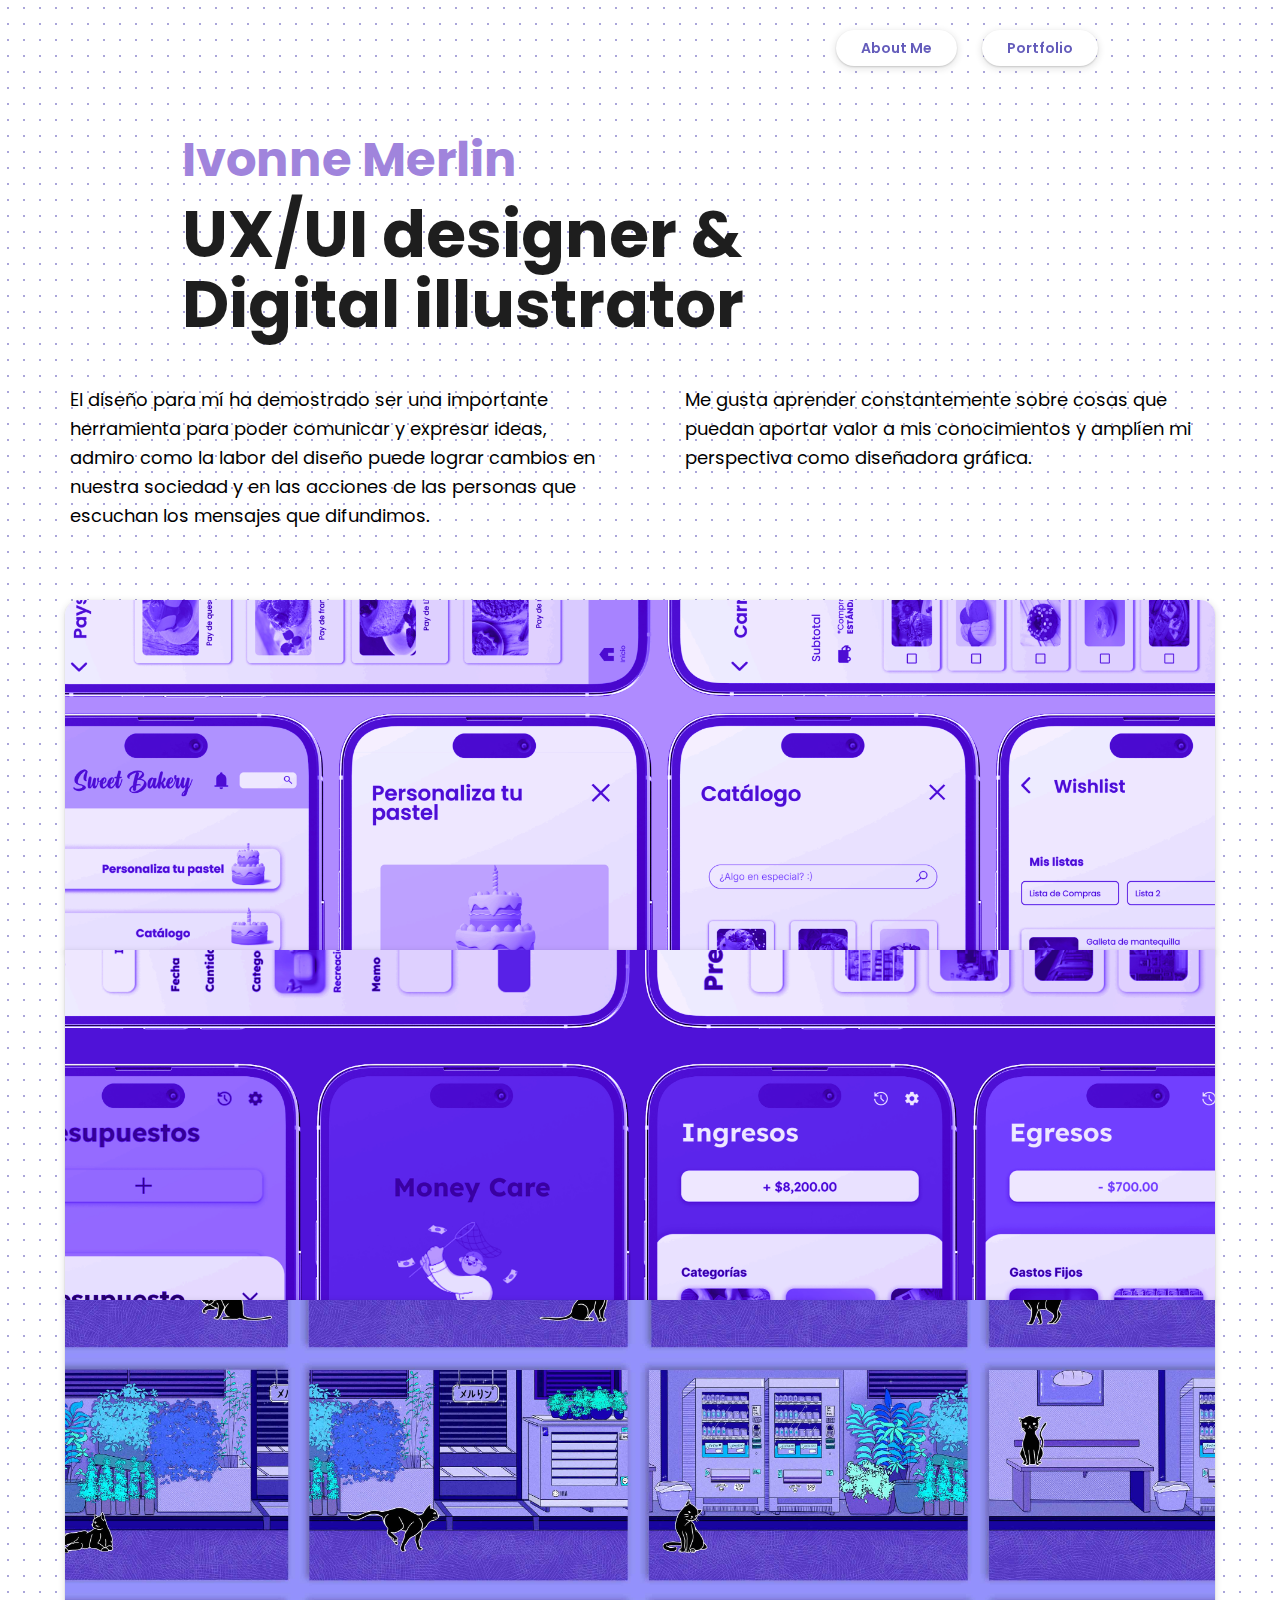
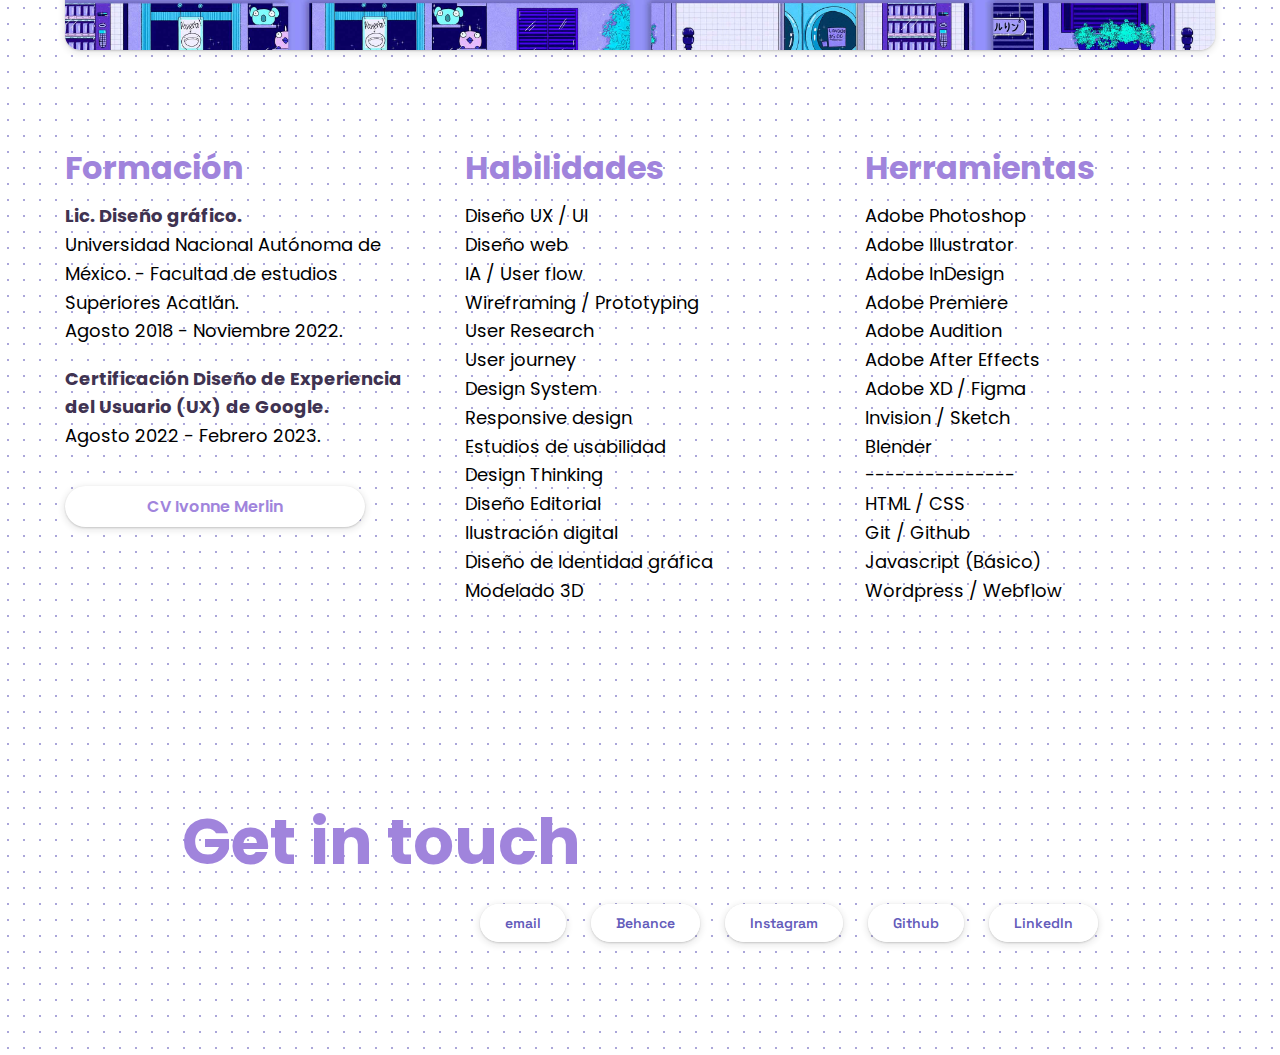
==== index.html @ dce7ab4c "Corrección error imagen index" ====
<!DOCTYPE html>
<html lang="en">
    <meta charset="UTF-8">
    <meta http-equiv="X-UA-Compatible" content="IE=edge">
    <meta name="viewport" content="width=device-width, initial-scale=1.0">
    <title>Ivonne Merlin</title>
    <link rel="stylesheet" type="text/css" href="estilo/estilo.css">
    <link rel="stylesheet" type="text/css" href="estilo/normalize.css">
    <link rel="preconnect" href="https://fonts.googleapis.com">
    <link rel="icon" type="favicon" href="img/logo.png" />
<link rel="preconnect" href="https://fonts.gstatic.com" crossorigin>
<link href="https://fonts.googleapis.com/css2?family=Poppins:ital,wght@0,100;0,200;0,300;0,400;0,500;0,600;0,700;0,800;0,900;1,100;1,200;1,300;1,400;1,500;1,600;1,700;1,800;1,900&family=Space+Grotesk:wght@300;400;500;600;700&display=swap" rel="stylesheet">
</head>
<body>
    <nav class="nav-desktop">
        <ul class="nav-desktop-ul">
            <div class="li-container"><li><a href="index.html">About Me</a></li></div>
            <div class="li-container"><li><a href="projects.html">Portfolio</a></li></div>
        </ul>
    </nav>
    <div class="hero">
    <div class="hero--ivonne-merlin"><h1>Ivonne Merlin</h1></div>
    <div class="hero--ux-ui"><h2>UX/UI designer & <br> Digital illustrator</h2></div>
</div>
<div class="hero-description">
    <p class="pt1">El diseño para mí ha demostrado ser una importante herramienta para poder comunicar y expresar ideas, admiro como la labor del diseño puede lograr cambios en nuestra sociedad y en las acciones de las personas que escuchan los mensajes que difundimos.</p>
    <p class="pt2">Me gusta aprender constantemente sobre cosas que puedan aportar valor a mis conocimientos y amplíen mi perspectiva como diseñadora gráfica.</p>
</div>
    <div class="section-two galery">
        <div class="galery-container">
            <img src="img/sweet_bakery/portafolio_previa -filter.png">
            <img src="img/money_care/portafolio_previa-filter.png">
            <img src="img/illust/portfolio_previa-filter.jpg">
        </div>
    </div>
    <div class="section-three">
        <div class="studies">
            <h3>Formación</h3>
            <div class="listado">
                <li><b>Lic. Diseño gráfico.<br></b>
                    Universidad Nacional Autónoma de México. -
                    Facultad de estudios Superiores Acatlán.<br>
                    Agosto 2018 - Noviembre 2022.</li>
                    <br>
                <li>
                    <b>Certificación Diseño de Experiencia del Usuario (UX) de Google.</b>
                    <p>Agosto 2022 - Febrero 2023.</p>
                </li>
                <li>
                    <button type="button">
                        <a href="https://drive.google.com/file/d/1UxcRNa3A2tZzsJLQ2ozM964yARHv728F/view?usp=share_link" download="Descargar CV" target="_blank">CV Ivonne Merlin</a>
                    </button>
                </li>                
            </div>            
        </div>
        <div class="skills">
            <h3>Habilidades</h3>
            <div class="listado">
                <li>Diseño UX / UI</li>
                <li>Diseño web</li>
                <li>IA / User flow</li>
                <li>Wireframing / Prototyping</li>
                <li>User Research</li>
                <li>User journey</li>
                <li>Design System</li>
                <li>Responsive design</li>
                <li>Estudios de usabilidad</li>
                <li>Design Thinking</li>
                <li>Diseño Editorial</li>
                <li>Ilustración digital</li>
                <li>Diseño de Identidad gráfica</li>
                <li>Modelado 3D</li>
            </div>
        </div>
        <div class="tools">
            <h3>Herramientas</h3>
            <div class="listado">
                <li>Adobe Photoshop</li>
                <li>Adobe Illustrator</li>
                <li>Adobe InDesign</li>
                <li>Adobe Premiere</li>
                <li>Adobe Audition</li>
                <li>Adobe After Effects</li>
                <li>Adobe XD / Figma</li>
                <li>Invision / Sketch</li>
                <li>Blender</li>
                <li>---------------</li>
                <li>HTML / CSS</li>
                <li>Git / Github</li>
                <li>Javascript (Básico)</li>
                <li>Wordpress / Webflow</li>
            </div>            
        </div>
    </div>

    <footer>
        <div class="footer-contact">
            <p>Get in touch</p>
        </div>
        <div class="footer-links--container">
            <div class="footer-links">
                <div class="email"><a href="mailto:ivonnemerlin22@gmail.com" target="_blank">email</a></div>
                <div class="behance"><a href="https://www.behance.net/Ivonne_Merlin" target="_blank">Behance</a></div>
                <div class="Instagram"><a href="https://www.instagram.com/meruu_rin/" target="_blank">Instagram</a></div>          
                <div class="Github"><a href="https://github.com/ivonnemerlin" target="_blank">Github</a></div>          
                <div class="linkedin"><a href="https://www.linkedin.com/in/ivonne-merlin/" target="_blank">LinkedIn</a></div>          
            </div>
        </div>
    </footer>
    <script type='text/javascript'>
        document.oncontextmenu = function(){return false}
    </script>
</body>
</html>
---- estilo/estilo.css ----
*{
    font-family: 'Poppins', sans-serif;
    user-select: none;
    padding: 0;
    margin: 0;
    box-sizing: border-box;
}    
body{
    box-sizing: border-box;
    background: radial-gradient(circle, #645cbb8b 10%, transparent 10%);
    background-size: 1em 1em;
}
ul, li{
    list-style: none;
}
a{
    text-decoration: none;
    color: #645CBB;
}
b{
    font-size: 18px;
    color: #3F3351;
}

/*Desktop Menu*/

.nav-desktop{
    position: fixed;
    top: 0;
    right: 0;
}
.nav-desktop-ul{
    display: flex;
    justify-content: right;
    flex-wrap: wrap;
    flex-direction: row;
    gap:25px ;
    margin-right: 182px;
}
.li-container{
    margin: 30px 0px 30px 0px;
    cursor: pointer;
    background-color: #fff;
    box-shadow: 0px 1px 2px 0px #1e1e1e30, 0px 2px 6px 2px #1e1e1e15;
    border-radius: 25px;
}
.nav-desktop li{
    font-family: 'Space Grotesk', sans-serif;
    color: #645CBB;
    font-weight: 600;
    font-size: 14px;
    text-align: center;
    padding: 10px 25px 10px 25px;
}

/*hero index*/

.hero{
    display: flex;
    flex-wrap: wrap;
    flex-direction: column;
    margin: 100px 0px 0px 182px;
}
.hero--ivonne-merlin{
    font-size: 24px;
    color: #A084DC;
}
.hero--ux-ui{
    font-size: 43px;
    color: #1e1e1e;
    line-height: 1.1;
    margin-top: -20px;
}
.hero-description{
    display: flex;
    flex-direction: row;
    flex-wrap: wrap;
    justify-content: center;
    gap: 90px;
    margin: 45px 25px 0px 25px;
}
.hero-description p{
    max-width: 525px;
    min-width: 200px;
    font-size: 18px;
    line-height: 1.6;
}

/* Section two */

.galery{
    margin-top: 70px;
}
.galery-container{
    display: flex;
    flex-wrap: wrap;
    justify-content: center;
    margin: 0px 25px 0px 25px;
}
.galery-container img{
	width: 1150px;
    height: 350px;
	object-fit: cover;
    box-shadow: 0px 1px 2px 0px #1e1e1e30, 0px 2px 6px 2px #1e1e1e15;
}
.galery-container img:first-child{
	border-radius: 15px 15px 0px 0px;
}
.galery-container img:nth-child(3){
	border-radius: 0px 0px 15px 15px;
}

/*Section three*/

.section-three{
    display: flex;
    flex-direction: row;
    flex-wrap: wrap;
    justify-content: center;
    margin-top: 100px;
    gap: 50px;
}
.studies, .skills, .tools{
    width: 350px;
}
.listado{
    margin-top: 15px;
}
.listado button{
    border-radius: 25px;
    border: none;
    width: 300px;
    padding: 10px;
    margin-top: 35px;
    background-color: #fff;
    box-shadow: 0px 1px 2px 0px #1e1e1e30, 0px 2px 6px 2px #1e1e1e15;
}
.listado a{
    font-size: 16px;
    font-weight: 600;
    color:#A084DC;
}
.section-three h3{
    font-size: 32px;
    color: #A084DC;
}
.section-three li{
    line-height: 1.6;
    font-size: 18px;
}

/*Footer*/

footer{
    margin-top: 200px;
    height: 250px;
}
footer p{
    margin-left: 182px;
    font-size: 64px;
    font-weight: 700;
    color: #A084DC;
}
.footer-links--container{
    margin-top: 35px;
    margin-right: 182px;
}
.footer-links{
    display: flex;
    flex-direction: row;
    justify-content: right;
    flex-wrap: wrap;
    gap: 25px;
}
footer a{
    font-family: 'Space Grotesk', sans-serif;
    background-color: #fff;
    font-weight: 600;
    font-size: 14px;
    text-decoration: none;
    padding: 10px 25px 10px 25px;
    color: #645CBB;
    box-shadow: 0px 1px 2px 0px #1e1e1e30, 0px 2px 6px 2px #1e1e1e15;
    border-radius: 25px;
    cursor: pointer;
}

@media screen and (min-width: 768px) and (max-width:1210px){
    .nav-desktop-ul{
        margin-right: 25px;
    }
    .hero{
        text-align: center;
        margin: 100px 25px 0px 25px;
    }
    .hero--ux-ui{
        line-height: 1.1;
    }
    .hero-description{
        gap: 10px;
    }
    .hero-description p{
        text-align: center;
        max-width: 750px;
    }
    .galery-container img{
        height: 250px;
    }
    .section-three{
        flex-direction: column;
        text-align: center;
        align-items: center;
    }
    .studies, .skills, .tools{
        width: 700px;
    }
    footer p{
        text-align: center;
        margin-left: 0px;
    }
    .footer-links--container{
        margin-right: 0px;
    }
    .footer-links{
        justify-content: center;
    }
}

@media screen and (max-width: 767px){
    body{
        box-sizing: border-box;
        background: radial-gradient(circle, #645cbb8b 6%, transparent 0%);
        background-size: 1em 1em;
    }
    .nav-desktop-ul{
        margin-right: 25px;
    }
    .hero{
        text-align: center;
        margin: 100px 25px 0px 25px;
    }
    .hero--ivonne-merlin h1{
        font-size: 36px;
    }
    .hero--ux-ui h2{
        font-size: 40px;
        line-height: 1.1;
    }
    .hero-description{
        gap: 10px;
    }
    .hero-description p{
        text-align: center;
        max-width: 750px;
        font-size: 16px;
    }
    .galery-container img{
        height: 250px;
    }
    .section-three{
        flex-direction: column;
        text-align: center;
        align-items: center;
    }
    .section-three h3{
        font-size: 28px;
    }
    .section-three li,b{
        font-size: 16px;
    }
    .studies, .skills, .tools{
        width: 320px;
    }
    footer p{
        text-align: center;
        margin-top: -100px;
        margin-left: 0px;
        font-size: 52px;
    }
    .footer-links--container{
        margin-right: 0px;
    }
    .footer-links{
        justify-content: center;
    }
}
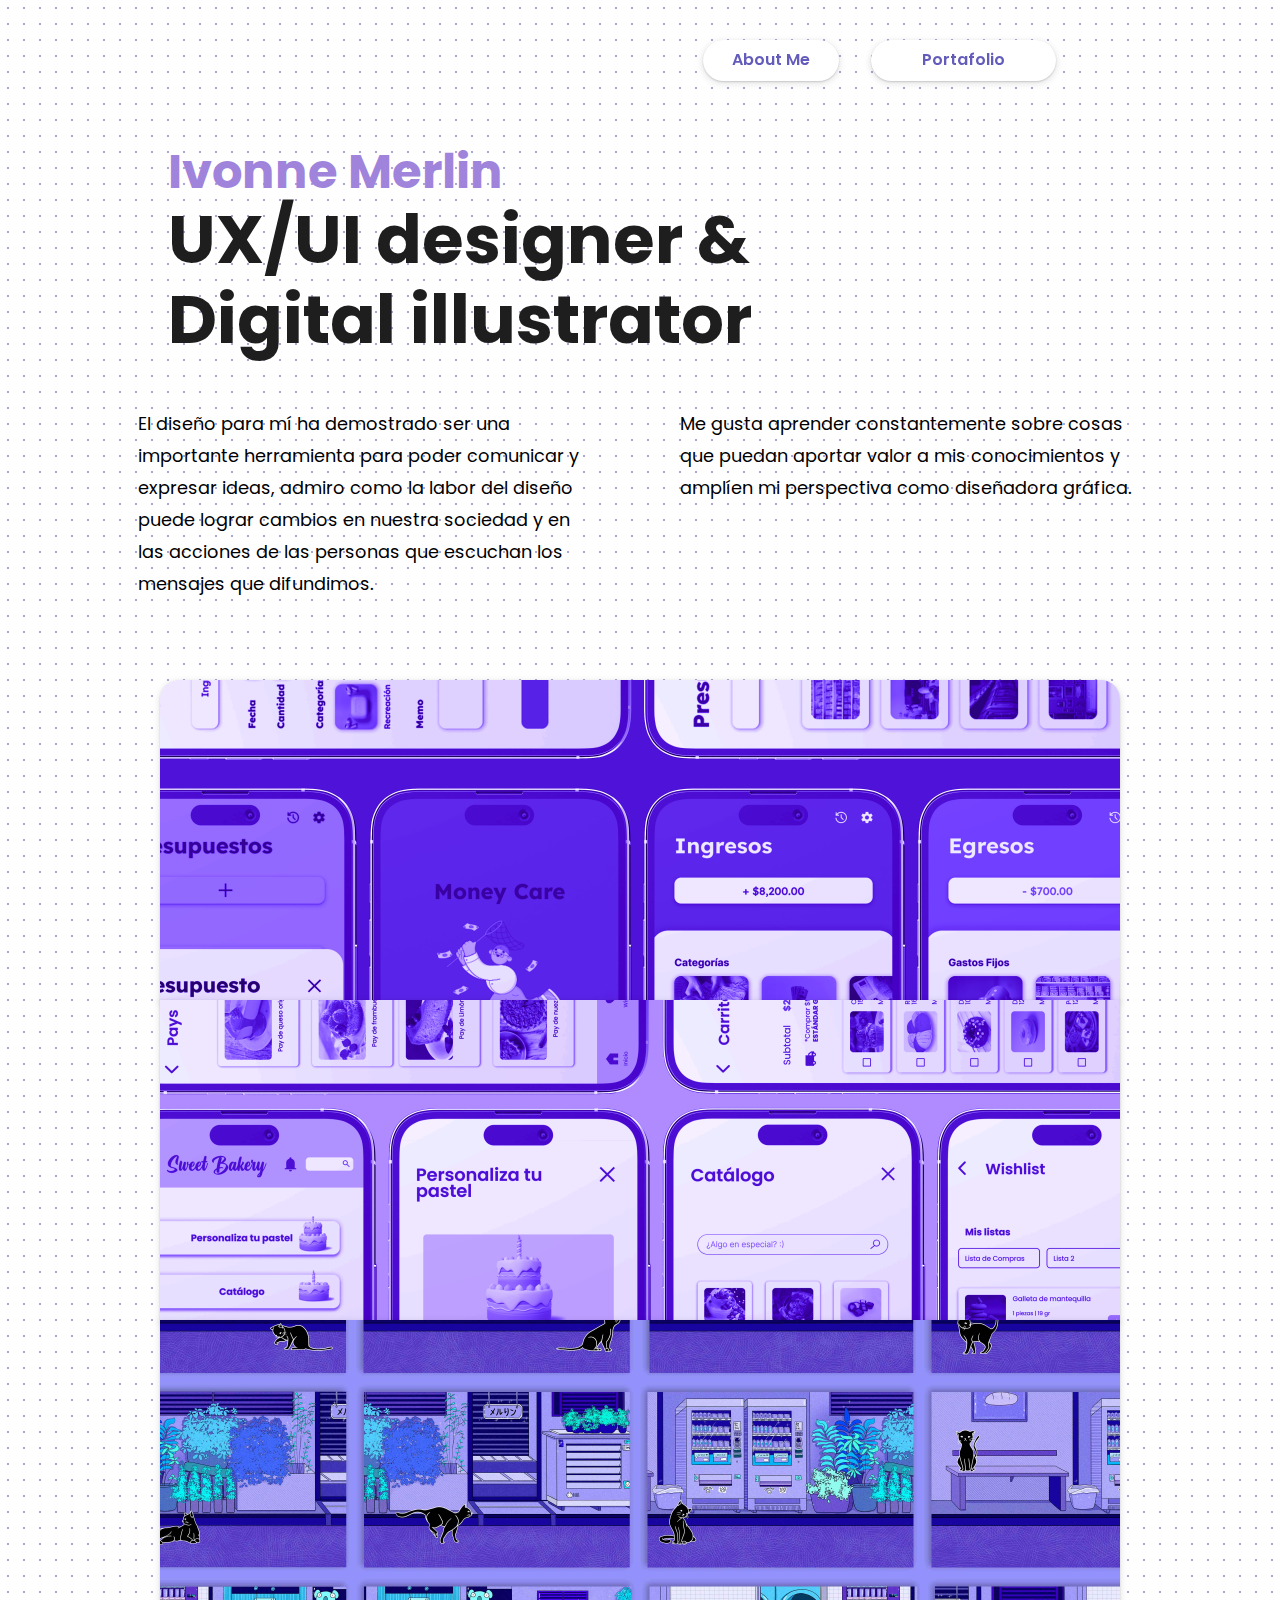
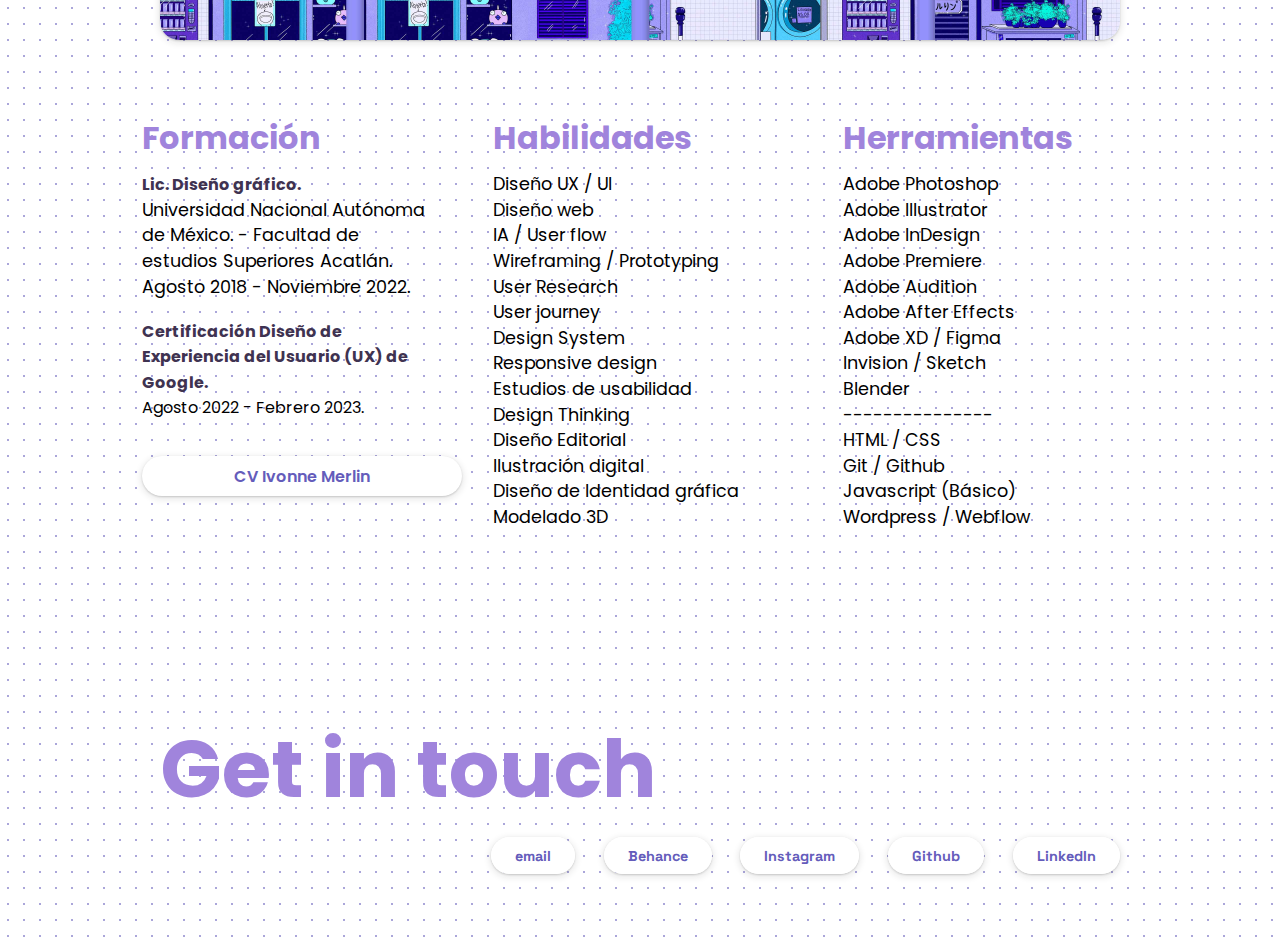
==== commit 2647febd: "Correcion general de menu, footer y proyectos" ====
--- a/index.html
+++ b/index.html
@@ -3,59 +3,112 @@
     <meta charset="UTF-8">
     <meta http-equiv="X-UA-Compatible" content="IE=edge">
     <meta name="viewport" content="width=device-width, initial-scale=1.0">
+    <link rel="preconnect" href="https://fonts.googleapis.com">
+    <link rel="preconnect" href="https://fonts.gstatic.com" crossorigin>
+    <link href="https://fonts.googleapis.com/css2?family=Poppins:ital,wght@0,100;0,200;0,300;0,400;0,500;0,600;0,700;0,800;0,900;1,100;1,200;1,300;1,400;1,500;1,600;1,700;1,800;1,900&family=Space+Grotesk:wght@300;400;500;600;700&display=swap" rel="stylesheet">
+    <link rel="stylesheet" href="estilo/normalize.css">
+    <link rel="stylesheet" href="estilo/reset.css">
+    <link rel="stylesheet" href="estilo/menu.css">
+    <link rel="stylesheet" href="estilo/footer.css">
+    <link rel="stylesheet" href="estilo/index.css">
+    <link rel="icon" type="favicon" href="img/logo.png" />
     <title>Ivonne Merlin</title>
-    <link rel="stylesheet" type="text/css" href="estilo/estilo.css">
-    <link rel="stylesheet" type="text/css" href="estilo/normalize.css">
-    <link rel="preconnect" href="https://fonts.googleapis.com">
-    <link rel="icon" type="favicon" href="img/logo.png" />
-<link rel="preconnect" href="https://fonts.gstatic.com" crossorigin>
-<link href="https://fonts.googleapis.com/css2?family=Poppins:ital,wght@0,100;0,200;0,300;0,400;0,500;0,600;0,700;0,800;0,900;1,100;1,200;1,300;1,400;1,500;1,600;1,700;1,800;1,900&family=Space+Grotesk:wght@300;400;500;600;700&display=swap" rel="stylesheet">
 </head>
 <body>
-    <nav class="nav-desktop">
-        <ul class="nav-desktop-ul">
-            <div class="li-container"><li><a href="index.html">About Me</a></li></div>
-            <div class="li-container"><li><a href="projects.html">Portfolio</a></li></div>
-        </ul>
+    <nav class="menu">
+        <div class="menu__lista">
+            <ul class="menu__lista-boton menu__about">
+                <li class="menu__lista-item"><a href="index.html">About Me</a></li>
+            </ul>
+            <ul class="menu__lista-boton menu__portafolio dropdown">
+                <li class="menu__lista-item menu__item-portafolio"><a href="portfolio.html">Portafolio</a>                
+                    <ul class="menu__sublista-contenedor">
+                        <li class="menu__lista-item menu__item-uxui dropdown">
+                            <a href="uxui.html">Diseño UX/UI</a>
+                            <ul class="menu__sublista-boton menu__sublista-uxui">
+                                <li class="menu__sublista-item menu__item-moneycare">
+                                    <a href="moneycare.html">Money Care</a>
+                                </li>
+                                <li class="menu__sublista-item menu__item-sweetbakery">
+                                    <a href="sweetbakery.html">Sweet Bakery</a>
+                                </li>
+                                <li class="menu__sublista-item menu__item-patitas">
+                                    <a href="patitasfelices.html">Patitas Felices</a>
+                                </li>
+                            </ul>
+                        </li>
+                        <li class="menu__lista-item menu__item-ilustracion dropdown">
+                            <a href="illust.html">Ilustración Digital</a>
+                            <ul class="menu__sublista-boton menu__sublista-ilustracion">
+                                <li class="menu__sublista-item menu__item-gato">
+                                    <a href="gato-de-habitos.html">Gato de hábitos</a>
+                                </li>
+                                <li class="menu__sublista-item menu__item-retraros">
+                                    <a href="retratos.html">Retratos</a>
+                                </li>
+                                <li class="menu__sublista-item menu__escenarios">
+                                    <a href="escenarios.html">Escenarios</a>
+                                </li>
+                            </ul>
+                        </li>
+                        <li class="menu__lista-item menu__item-branding dropdown">
+                            <a href="branding.html">Branding</a>
+                            <ul class="menu__sublista-boton menu__sublista-">
+                                <li class="menu__sublista-item menu__item-alme">
+                                    <a href="alme.html">alme</a>
+                                </li>
+                                <li class="menu__sublista-item menu__item-petalos">
+                                    <a href="petalos.html">Los pétalos</a>
+                                </li>
+                            </ul>
+                        </li>
+                    </ul>                    
+                </li>                
+            </ul>
+        </div>
     </nav>
-    <div class="hero">
-    <div class="hero--ivonne-merlin"><h1>Ivonne Merlin</h1></div>
-    <div class="hero--ux-ui"><h2>UX/UI designer & <br> Digital illustrator</h2></div>
-</div>
-<div class="hero-description">
-    <p class="pt1">El diseño para mí ha demostrado ser una importante herramienta para poder comunicar y expresar ideas, admiro como la labor del diseño puede lograr cambios en nuestra sociedad y en las acciones de las personas que escuchan los mensajes que difundimos.</p>
-    <p class="pt2">Me gusta aprender constantemente sobre cosas que puedan aportar valor a mis conocimientos y amplíen mi perspectiva como diseñadora gráfica.</p>
-</div>
-    <div class="section-two galery">
-        <div class="galery-container">
-            <img src="img/sweet_bakery/portafolio_previa -filter.png">
-            <img src="img/money_care/portafolio_previa-filter.png">
-            <img src="img/illust/portfolio_previa-filter.jpg">
+    <section class="hero">
+        <div class="hero__titulo"><h1>Ivonne Merlin</h1></div>
+        <div class="hero__subtitulo"><h2>UX/UI designer & <br> Digital illustrator</h2></div>
+    </section>
+    <section class="descripcion">
+        <p>El diseño para mí ha demostrado ser una importante herramienta para poder comunicar y expresar ideas,
+            admiro como la labor del diseño puede lograr cambios en nuestra sociedad y en las acciones de las personas que
+            escuchan los mensajes que difundimos.</p>
+        <p>Me gusta aprender constantemente sobre cosas que puedan aportar valor a mis conocimientos y amplíen
+            mi perspectiva como diseñadora gráfica.</p>
+    </section>
+    <section class="galeria">
+        <div class="galeria__contenedor">
+            <img src="img/preview/preview__money-care.png">
+            <img src="img/preview/preview__sweet-bakery.png">
+            <img src="img/preview/preview__ilustracion.jpg">
         </div>
-    </div>
-    <div class="section-three">
-        <div class="studies">
+    </section>
+    <section class="cv">
+        <div class="cv__formacion">
             <h3>Formación</h3>
-            <div class="listado">
-                <li><b>Lic. Diseño gráfico.<br></b>
+            <div class="cv__formacion-lista">
+                <li class="cv__formacion-item"><b>Lic. Diseño gráfico.<br></b>
                     Universidad Nacional Autónoma de México. -
                     Facultad de estudios Superiores Acatlán.<br>
                     Agosto 2018 - Noviembre 2022.</li>
-                    <br>
-                <li>
+                <br>
+                <li class="cv__formacion-item">
                     <b>Certificación Diseño de Experiencia del Usuario (UX) de Google.</b>
                     <p>Agosto 2022 - Febrero 2023.</p>
                 </li>
-                <li>
+                <li class="cv__formacion-item">
                     <button type="button">
-                        <a href="https://drive.google.com/file/d/1UxcRNa3A2tZzsJLQ2ozM964yARHv728F/view?usp=share_link" download="Descargar CV" target="_blank">CV Ivonne Merlin</a>
+                        <a href="https://drive.google.com/file/d/1UxcRNa3A2tZzsJLQ2ozM964yARHv728F/view?usp=share_link"
+                            download="Descargar CV" target="_blank">CV Ivonne Merlin</a>
                     </button>
-                </li>                
+                </li>
             </div>            
         </div>
-        <div class="skills">
+        <div class="cv__habilidades">
             <h3>Habilidades</h3>
-            <div class="listado">
+            <div class="cv__habilidades-lista">
                 <li>Diseño UX / UI</li>
                 <li>Diseño web</li>
                 <li>IA / User flow</li>
@@ -72,9 +125,9 @@
                 <li>Modelado 3D</li>
             </div>
         </div>
-        <div class="tools">
+        <div class="cv__herramientas">
             <h3>Herramientas</h3>
-            <div class="listado">
+            <div class="cv__herramientas-lista">
                 <li>Adobe Photoshop</li>
                 <li>Adobe Illustrator</li>
                 <li>Adobe InDesign</li>
@@ -91,19 +144,18 @@
                 <li>Wordpress / Webflow</li>
             </div>            
         </div>
-    </div>
-
+    </section>
     <footer>
-        <div class="footer-contact">
+        <div class="footer__contacto">
             <p>Get in touch</p>
         </div>
-        <div class="footer-links--container">
-            <div class="footer-links">
-                <div class="email"><a href="mailto:ivonnemerlin22@gmail.com" target="_blank">email</a></div>
-                <div class="behance"><a href="https://www.behance.net/Ivonne_Merlin" target="_blank">Behance</a></div>
-                <div class="Instagram"><a href="https://www.instagram.com/meruu_rin/" target="_blank">Instagram</a></div>          
-                <div class="Github"><a href="https://github.com/ivonnemerlin" target="_blank">Github</a></div>          
-                <div class="linkedin"><a href="https://www.linkedin.com/in/ivonne-merlin/" target="_blank">LinkedIn</a></div>          
+        <div class="footer__container">
+            <div class="footer__container-links">
+                <div class="footer__container-email"><a href="mailto:ivonnemerlin22@gmail.com" target="_blank">email</a></div>
+                <div class="footer__container-behance"><a href="https://www.behance.net/Ivonne_Merlin" target="_blank">Behance</a></div>
+                <div class="footer__container-Instagram"><a href="https://www.instagram.com/meruu_rin/" target="_blank">Instagram</a></div>          
+                <div class="footer__container-Github"><a href="https://github.com/ivonnemerlin" target="_blank">Github</a></div>          
+                <div class="footer__container-linkedin"><a href="https://www.linkedin.com/in/ivonne-merlin/" target="_blank">LinkedIn</a></div>          
             </div>
         </div>
     </footer>
--- a/estilo/menu.css
+++ b/estilo/menu.css
@@ -0,0 +1,111 @@
+.menu{
+    position: fixed;
+    top: 0;
+    right: 0;
+    z-index: 100;
+}
+
+
+.menu__lista{
+    display: flex;
+    flex-wrap: wrap;
+    gap:2rem;
+    margin-right: 14rem;
+}
+.menu__lista-boton{
+    margin: 2.5rem 0 2.5rem 0;
+    cursor: pointer;
+    background-color: #fff;
+    box-shadow: 0px 1px 2px 0px #1e1e1e30, 0px 2px 6px 2px #1e1e1e15;
+    border-radius: 1.5rem;
+}
+.menu__item-portafolio{
+    width: 185px;
+}
+
+.menu__sublista-contenedor{
+    margin: 0.8rem 0 0 -1.6rem;
+    width: 185px;
+    box-shadow: 0px 1px 2px 0px #1e1e1e30, 0px 2px 6px 2px #1e1e1e15;
+    background-color: #fff;
+    border-radius: 1rem;
+}
+
+.menu__sublista-boton{
+    margin: -1.8rem 0 0 9.8rem;
+    padding: 1rem 0.2rem;
+    border-radius: 1rem;
+    width: 185px;
+    box-shadow: 0px 1px 2px 0px #1e1e1e30, 0px 2px 6px 2px #1e1e1e15;
+    background-color: #fff;
+}
+
+
+.menu__lista-item{
+    font-family: var(--tipografia-subtitulos);
+    font-weight: 600;
+    text-align: center;
+    padding: 0.7rem 1.8rem 0.7rem 1.8rem;
+}
+
+
+.menu__lista li ul{
+    display: none;
+    position: absolute;
+}
+.menu__lista li:hover >ul{
+    display: block;
+    
+}
+
+.menu__sublista-item a:hover{
+    background-color: var(--color-morado-claro);
+    color: #fff;
+    border-radius: 1rem;
+    padding: 0.2rem 1.3rem 0.2rem 1.3rem;
+}
+.menu__sublista-boton{
+    display: no;
+}
+.menu__sublista-item {
+    padding: 0.3rem 0 0.3rem 0;
+}
+.menu__sublista-item a{
+    color: var(--color-negro);
+}
+
+
+
+
+@media screen and (min-width:768px) and (max-width:1210px) {
+    .menu__lista{
+        margin-right: 13.5rem;
+    }
+    .menu__sublista-boton{
+        margin: -1.8rem 0 0 9.8rem;
+        padding: 1rem 0.2rem;
+        border-radius: 1rem;
+        width: 185px;
+        box-shadow: 0px 1px 2px 0px #1e1e1e30, 0px 2px 6px 2px #1e1e1e15;
+        background-color: #fff;
+    }
+}
+
+
+@media screen and (max-width: 767px){
+
+    .menu{
+        left: 0;
+    }
+    .menu__lista{
+        margin-right: 0;
+        justify-content: center;
+    }
+
+
+    .menu__lista li:hover >ul{
+        display: none;
+        
+    }
+    
+}  --- a/estilo/footer.css
+++ b/estilo/footer.css
@@ -0,0 +1,69 @@
+footer{
+    margin-top: 12rem;
+    margin-bottom: 5rem;
+}
+footer p{
+    margin-left: 10rem;
+    font-size: 5rem;
+    font-weight: 700;
+    color: var(--color-morado-claro);
+}
+.footer__container{
+    margin-top: 2rem;
+    margin-right: 10rem;
+}
+.footer__container-links{
+    display: flex;
+    justify-content: right;
+    flex-wrap: wrap;
+    gap: 1.8rem;
+}
+footer a{
+    font-family: var(--tipografia-subtitulos);
+    background-color: #fff;
+    font-weight: 700;
+    font-size: 0.9rem;
+    text-decoration: none;
+    padding: 0.6rem 1.5rem 0.6rem 1.5rem;
+    color: #645CBB;
+    box-shadow: 0px 1px 2px 0px #1e1e1e30, 0px 2px 6px 2px #1e1e1e15;
+    border-radius: 2rem;
+    cursor: pointer;
+}
+
+@media screen and (min-width: 768px) and (max-width:1210px){
+    footer{
+        margin-top: 6rem;
+        margin-bottom: 2rem;
+    }
+    footer p{
+        margin-left: 3rem;
+    }
+    .footer__container{
+        margin-top: 2rem;
+        margin-right: 3rem;
+    }
+    .footer__container-links{
+        gap: 2rem 1rem;
+    }
+}
+
+
+@media screen and (max-width: 767px){
+    footer{
+        margin-top: 6rem;
+        margin-bottom: 2rem;
+    }
+    footer p{
+        margin-left: 0rem;
+        font-size: 3.2rem;
+        text-align: center;
+    }
+    .footer__container{
+        margin: 2rem 2rem 2rem 2rem;
+    }
+    .footer__container-links{
+        justify-content: center;
+        gap: 2rem 1rem;
+    }
+}--- a/estilo/index.css
+++ b/estilo/index.css
@@ -0,0 +1,126 @@
+.descripcion{
+    display: flex;
+    flex-direction: row;
+    flex-wrap: wrap;
+    justify-content: center;
+    gap: 5rem;
+    margin: 3rem 2rem 0 2rem;
+}
+.descripcion p{
+    max-width: 38%;
+    min-width: 200px;
+    font-size: 1.11rem;
+    line-height: 2rem;
+}
+.galeria{
+    margin-top: 5rem;
+}
+.galeria__contenedor{
+    display: flex;
+    flex-wrap: wrap;
+    justify-content: center;
+    margin: 0 2rem 0 2rem;
+}
+.galeria__contenedor img{
+	width: 75vw;
+    height: 20rem;
+	object-fit: cover;
+    box-shadow: 0px 1px 2px 0px #1e1e1e30, 0px 2px 6px 2px #1e1e1e15;
+}
+.galeria__contenedor img:first-child{
+	border-radius: 1.2rem 1.2rem 0 0;
+}
+.galeria__contenedor img:nth-child(3){
+	border-radius: 0 0 1.2rem 1.2rem;
+}
+.cv{
+    display: flex;
+    flex-direction: row;
+    flex-wrap: wrap;
+    justify-content: center;
+    margin-top: 5rem;
+    gap: 3.5rem;
+}
+.cv__formacion, .cv__habilidades, .cv__herramientas{
+    width: 23vw;
+}
+.cv__formacion-lista,.cv__habilidades-lista,.cv__herramientas-lista{
+    margin-top: 1rem;
+}
+.cv__formacion-lista button{
+    border-radius: 1.5rem;
+    border: none;
+    width: 20rem;
+    padding: 0.6rem;
+    margin-top: 35px;
+    background-color: #fff;
+    box-shadow: 0px 1px 2px 0px #1e1e1e30, 0px 2px 6px 2px #1e1e1e15;
+}
+.cv__formacion-lista a{
+    font-weight: 600;
+    color:var(--color-morado-medio);
+}
+.cv h3{
+    font-size: 2rem;
+    color:var(--color-morado-claro);
+}
+.cv li{
+    font-size: 1.1rem;
+    line-height: 1.6rem;
+}
+.cv b{
+    font-size: 1rem;
+    color: var(--color-morado-oscuro);
+}
+
+
+
+@media screen and (min-width: 768px) and (max-width:1210px){
+    .descripcion{
+        gap: 4rem;
+    }
+    .descripcion p{
+        max-width: 40%;
+    }
+    .galeria__contenedor img{
+        width: 82vw;
+        height: 20rem;
+    }
+    .cv__formacion-lista button{
+        width: 12rem;
+    }
+    .cv h3{
+        font-size: 1.6rem;
+    }
+}
+
+@media screen and (max-width: 767px){
+    .descripcion{
+        flex-direction: column;
+        gap: 1rem;
+        align-items: center;
+    }
+    .descripcion p{
+        text-align: center;
+        max-width: 75vw;
+    }
+    .galeria__contenedor img{
+        width: 82vw;
+        height: 12rem;
+    }  
+    .cv{
+        flex-direction: column;
+        align-items: center;
+        text-align: center;
+        gap: 3rem;
+    }
+    .cv h3{
+        font-size: 1.6rem;
+    }
+    .cv__formacion, .cv__habilidades, .cv__herramientas{
+        width: 65vw;
+    }
+    .cv__formacion-lista button{
+        width: 12rem;
+    }
+}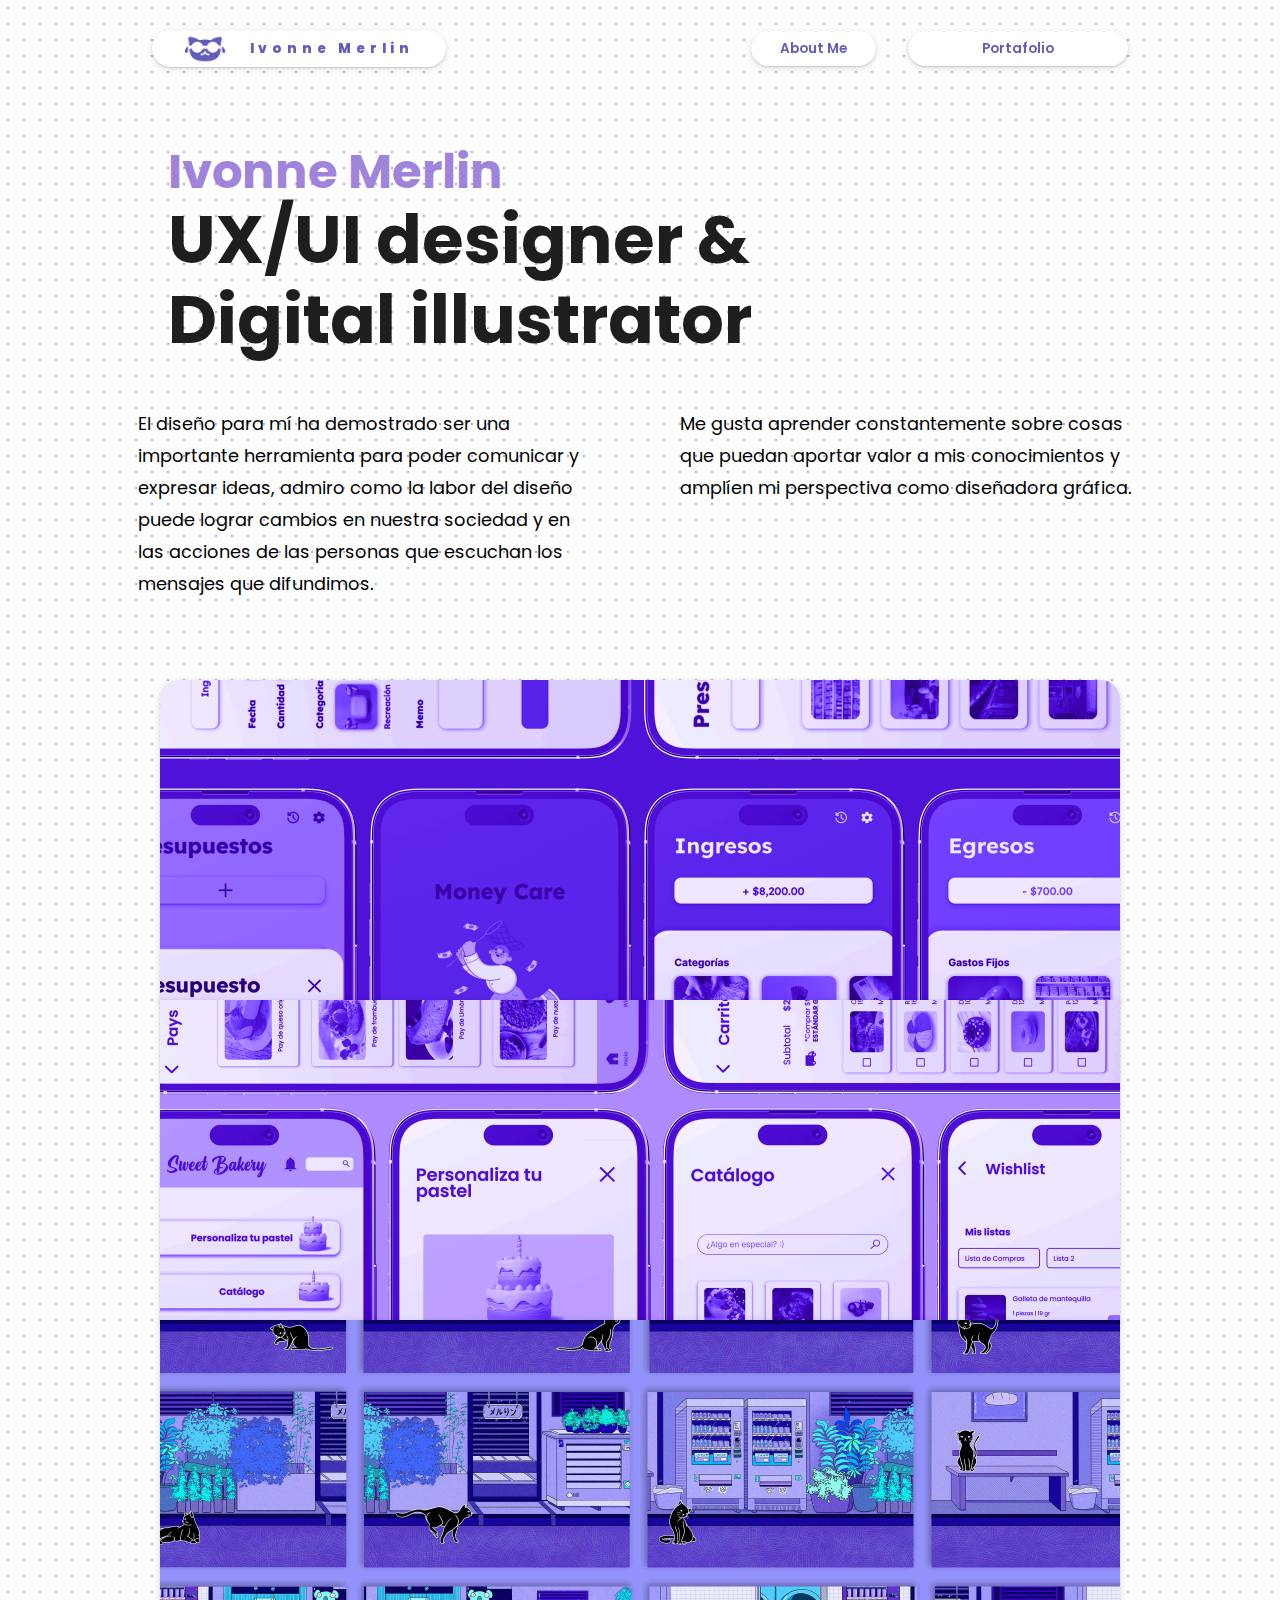
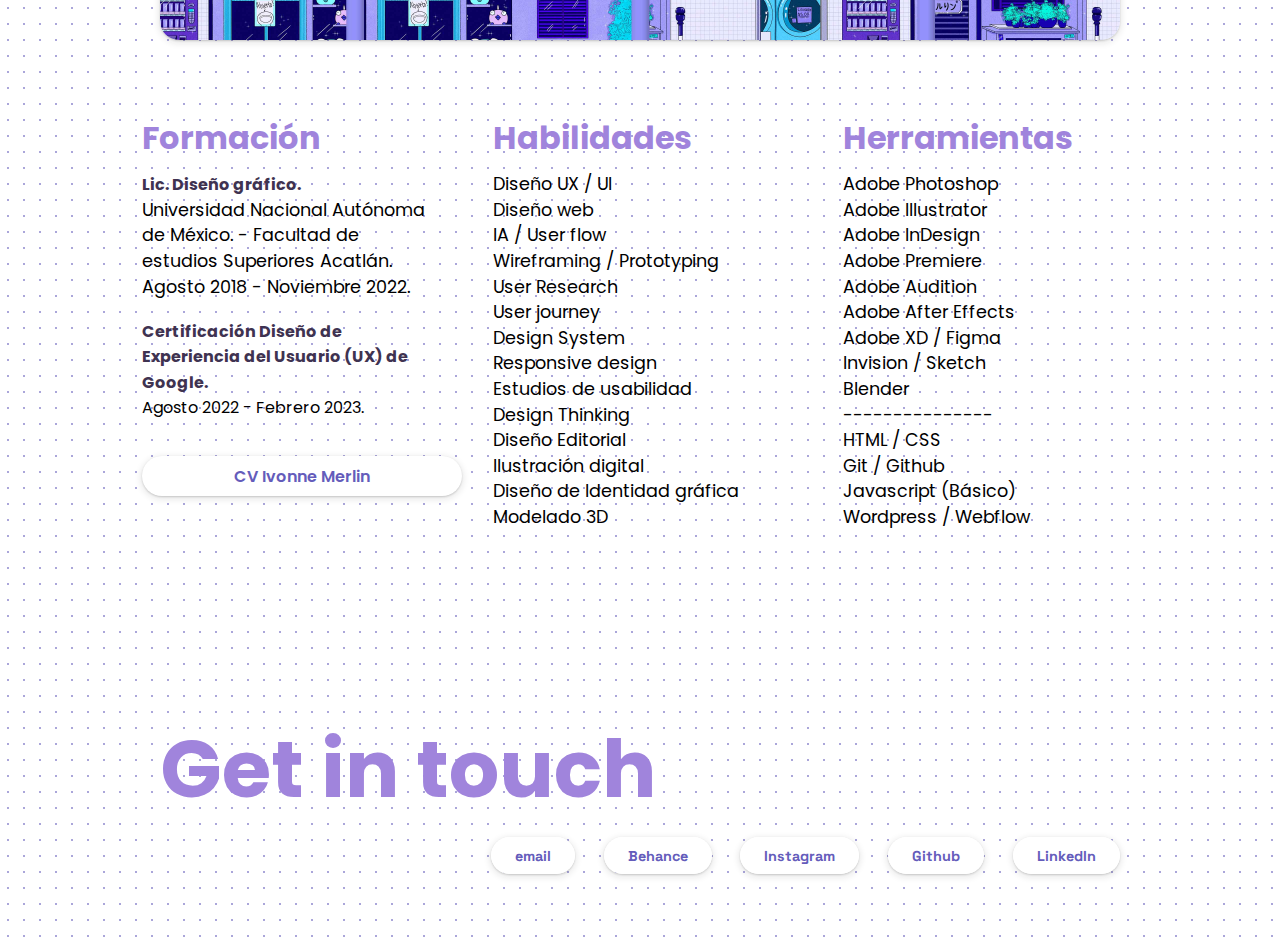
==== commit cb76318b: "Corrección de menu" ====
--- a/index.html
+++ b/index.html
@@ -6,64 +6,145 @@
     <link rel="preconnect" href="https://fonts.googleapis.com">
     <link rel="preconnect" href="https://fonts.gstatic.com" crossorigin>
     <link href="https://fonts.googleapis.com/css2?family=Poppins:ital,wght@0,100;0,200;0,300;0,400;0,500;0,600;0,700;0,800;0,900;1,100;1,200;1,300;1,400;1,500;1,600;1,700;1,800;1,900&family=Space+Grotesk:wght@300;400;500;600;700&display=swap" rel="stylesheet">
+    <link rel="stylesheet" href="https://fonts.googleapis.com/css2?family=Material+Symbols+Outlined:opsz,wght,FILL,GRAD@20..48,100..700,0..1,-50..200" />
+    <link rel="icon" type="favicon" href="img/iconos/icono-4.png" />
     <link rel="stylesheet" href="estilo/normalize.css">
     <link rel="stylesheet" href="estilo/reset.css">
     <link rel="stylesheet" href="estilo/menu.css">
     <link rel="stylesheet" href="estilo/footer.css">
     <link rel="stylesheet" href="estilo/index.css">
-    <link rel="icon" type="favicon" href="img/logo.png" />
     <title>Ivonne Merlin</title>
 </head>
 <body>
-    <nav class="menu">
-        <div class="menu__lista">
-            <ul class="menu__lista-boton menu__about">
-                <li class="menu__lista-item"><a href="index.html">About Me</a></li>
-            </ul>
-            <ul class="menu__lista-boton menu__portafolio dropdown">
-                <li class="menu__lista-item menu__item-portafolio"><a href="portfolio.html">Portafolio</a>                
-                    <ul class="menu__sublista-contenedor">
-                        <li class="menu__lista-item menu__item-uxui dropdown">
-                            <a href="uxui.html">Diseño UX/UI</a>
-                            <ul class="menu__sublista-boton menu__sublista-uxui">
-                                <li class="menu__sublista-item menu__item-moneycare">
-                                    <a href="moneycare.html">Money Care</a>
-                                </li>
-                                <li class="menu__sublista-item menu__item-sweetbakery">
-                                    <a href="sweetbakery.html">Sweet Bakery</a>
-                                </li>
-                                <li class="menu__sublista-item menu__item-patitas">
-                                    <a href="patitasfelices.html">Patitas Felices</a>
-                                </li>
-                            </ul>
-                        </li>
-                        <li class="menu__lista-item menu__item-ilustracion dropdown">
-                            <a href="illust.html">Ilustración Digital</a>
-                            <ul class="menu__sublista-boton menu__sublista-ilustracion">
-                                <li class="menu__sublista-item menu__item-gato">
-                                    <a href="gato-de-habitos.html">Gato de hábitos</a>
-                                </li>
-                                <li class="menu__sublista-item menu__item-retraros">
-                                    <a href="retratos.html">Retratos</a>
-                                </li>
-                                <li class="menu__sublista-item menu__escenarios">
-                                    <a href="escenarios.html">Escenarios</a>
-                                </li>
-                            </ul>
-                        </li>
-                        <li class="menu__lista-item menu__item-branding dropdown">
-                            <a href="branding.html">Branding</a>
-                            <ul class="menu__sublista-boton menu__sublista-">
-                                <li class="menu__sublista-item menu__item-alme">
-                                    <a href="alme.html">alme</a>
-                                </li>
-                                <li class="menu__sublista-item menu__item-petalos">
-                                    <a href="petalos.html">Los pétalos</a>
-                                </li>
-                            </ul>
-                        </li>
-                    </ul>                    
-                </li>                
+    <nav class="nav">
+        <div class="nav__contenedor nav__desktop ">
+
+            <a href="index.html" class="enlace__index">
+                <div class="nav__logotipo-container">
+                    <img class="nav__logo-imagen" src="/img/iconos/icono-3.png" alt="logo">
+                    <p class="nav__title">Ivonne Merlin</p>
+                </div>
+            </a>
+
+            <div class="menu__lista">
+                <ul class="menu__lista-boton menu__about">
+                    <li class="menu__lista-item"><a href="index.html">About Me</a></li>
+                </ul>
+                <ul class="menu__lista-boton menu__portafolio ">
+                    <li class="menu__lista-item menu__item-portafolio"><a href="portfolio.html">Portafolio</a>
+                        <ul class="menu__sublista-contenedor">
+                            <li class="menu__lista-item menu__item menu__item-uxui ">
+                                <a href="uxui.html">Diseño UX/UI</a>
+                            </li>
+                            <li class="menu__lista-item menu__item menu__item-ilustracion ">
+                                <a href="illust.html">Ilustración Digital</a>
+                            </li>
+                            <li class="menu__lista-item menu__item menu__item-branding ">
+                                <a href="branding.html">Branding</a>
+                            </li>
+                        </ul>
+                    </li>
+                </ul>
+            </div>
+        </div>
+        <div class="nav__contenedor nav__mobile">
+
+            <a href="index.html" class="enlace__index">
+
+                <div class="nav__logotipo-container">
+                    <img class="nav__logo-imagen" src="/img/iconos/icono-3.png" alt="logo">
+                    <p class="nav__title">Ivonne Merlin</p>
+                </div>
+            </a>
+
+            <a href="#menu" class="nav__menu">
+
+                <span  class="nav__menu material-symbols-outlined nav__icon">
+                    menu
+                    </span>
+            </a>
+
+            <a href="#" class="nav__menu nav__menu--second">
+                <span class="material-symbols-outlined nav__icon">
+                    close
+                    </span>
+            </a>
+
+            <ul class="dropdown" id="menu">
+
+                <li class="dropdown__list">
+                    <a href="index.html" class="dropdown__link">
+                        <span class="material-symbols-outlined dropdown__icon">
+                            home
+                            </span>
+                        <span class="dropdown__span">About</span>
+                    </a>
+                </li>
+                <li class="dropdown__list">
+                    <a href="#" class="dropdown__link">
+                        
+                        <span class="material-symbols-outlined dropdown__icon">
+                            folder_special
+                            </span>
+                        <span class="dropdown__span">Portafolio</span>
+                        <span class="material-symbols-outlined dropdown__arrow">
+                            expand_less
+                            </span>
+                        <input type="checkbox" class="dropdown__check">
+                    </a>
+
+                    <div class="dropdown__content">
+
+                        <ul class="dropdown__sub">
+
+                            <li class="dropdown__li">
+                                <a href="uxui.html" class="dropdown__anchor">Diseño UX/UI</a>
+                            </li>
+                            <li class="dropdown__li">
+                                <a href="illust.html" class="dropdown__anchor">Ilustración digital</a>
+                            </li>
+                            <li class="dropdown__li">
+                                <a href="branding.html" class="dropdown__anchor">Identidad de Marca</a>
+                            </li>
+                        </ul>
+                    </div>
+                </li>
+
+                <li class="dropdown__list">
+                    <a href="#" class="dropdown__link">
+                        <span class="material-symbols-outlined dropdown__icon">
+                            perm_contact_calendar
+                            </span>
+                        <span class="dropdown__span">Get in touch</span>
+                        <span class="material-symbols-outlined dropdown__arrow">
+                            expand_less
+                            </span>
+
+                        <input type="checkbox" class="dropdown__check">
+                    </a>
+
+                    <div class="dropdown__content">
+
+                        <ul class="dropdown__sub">
+
+                            <li class="dropdown__li">
+                                <a class="dropdown__anchor" href="mailto:ivonnemerlin22@gmail.com" target="_blank">email</a>
+                            </li>
+                            <li class="dropdown__li">
+                                <a class="dropdown__anchor" href="https://www.linkedin.com/in/ivonne-merlin/" target="_blank">LinkedIn</a>
+                            </li>
+                            <li class="dropdown__li">
+                                <a class="dropdown__anchor" href="https://www.behance.net/Ivonne_Merlin" target="_blank">Behance</a>
+                            </li>
+                            <li class="dropdown__li">
+                                <a class="dropdown__anchor" href="https://github.com/ivonnemerlin" target="_blank">Github</a>
+                            </li>
+                            <li class="dropdown__li">
+                                <a class="dropdown__anchor" href="https://www.instagram.com/meruu_rin/" target="_blank">Instagram</a>
+                            </li>  
+                        </ul>
+                    </div>
+                </li>
             </ul>
         </div>
     </nav>
--- a/estilo/menu.css
+++ b/estilo/menu.css
@@ -1,53 +1,85 @@
-.menu{
+.nav{
+
+    width: 100vw;
     position: fixed;
     top: 0;
     right: 0;
     z-index: 100;
-}
-
+    margin-top: 1rem;
+}
+
+.nav__desktop{
+    display: flex;
+    align-items: center;
+    justify-content: space-around;
+    align-items: center;
+    padding-top: 0.9rem;
+}
+
+.nav__logotipo-container{
+    display: flex;
+    align-items: center;
+    gap: 1.5rem;
+    background-color: #fff;
+    box-shadow: 0px 1px 2px 0px #1e1e1e30, 0px 2px 6px 2px #1e1e1e15;
+    border-radius: 1.5rem;
+    padding: 0.2rem 2rem 0.2rem 2rem;
+
+}
+
+
+.nav__logo-imagen{
+    height: 30px;
+    
+}
+
+.nav__title{
+    color: var(--color-morado-medio);
+    font-size: 0.85rem;
+    font-weight: 800;
+    letter-spacing: 0.3rem;
+}
 
 .menu__lista{
     display: flex;
     flex-wrap: wrap;
     gap:2rem;
-    margin-right: 14rem;
 }
 .menu__lista-boton{
-    margin: 2.5rem 0 2.5rem 0;
     cursor: pointer;
     background-color: #fff;
     box-shadow: 0px 1px 2px 0px #1e1e1e30, 0px 2px 6px 2px #1e1e1e15;
     border-radius: 1.5rem;
 }
 .menu__item-portafolio{
-    width: 185px;
+    width: 220px;
+    display: flex;
+    justify-content: center;
+    align-items: center;
+    gap: 2rem;
+}
+.menu__lista-item a{
+    font-size: .85rem;
+
 }
 
 .menu__sublista-contenedor{
-    margin: 0.8rem 0 0 -1.6rem;
-    width: 185px;
+    margin: 9.3rem 0 0 0rem;
+    padding: 0.2rem;
+    width: 222px;
     box-shadow: 0px 1px 2px 0px #1e1e1e30, 0px 2px 6px 2px #1e1e1e15;
     background-color: #fff;
     border-radius: 1rem;
 }
 
-.menu__sublista-boton{
-    margin: -1.8rem 0 0 9.8rem;
-    padding: 1rem 0.2rem;
-    border-radius: 1rem;
-    width: 185px;
-    box-shadow: 0px 1px 2px 0px #1e1e1e30, 0px 2px 6px 2px #1e1e1e15;
-    background-color: #fff;
-}
-
 
 .menu__lista-item{
     font-family: var(--tipografia-subtitulos);
+    font-size: 0.6rem;
     font-weight: 600;
     text-align: center;
-    padding: 0.7rem 1.8rem 0.7rem 1.8rem;
-}
-
+    padding: 0.6rem 1.8rem 0.6rem 1.8rem;
+}
 
 .menu__lista li ul{
     display: none;
@@ -55,57 +87,209 @@
 }
 .menu__lista li:hover >ul{
     display: block;
-    
-}
-
-.menu__sublista-item a:hover{
+}
+
+.menu__item a:hover{
+    padding: 0.2rem 1.1rem 0.2rem 1.1rem;
     background-color: var(--color-morado-claro);
     color: #fff;
     border-radius: 1rem;
-    padding: 0.2rem 1.3rem 0.2rem 1.3rem;
-}
-.menu__sublista-boton{
-    display: no;
-}
-.menu__sublista-item {
-    padding: 0.3rem 0 0.3rem 0;
-}
-.menu__sublista-item a{
-    color: var(--color-negro);
-}
-
-
-
-
-@media screen and (min-width:768px) and (max-width:1210px) {
-    .menu__lista{
-        margin-right: 13.5rem;
-    }
-    .menu__sublista-boton{
-        margin: -1.8rem 0 0 9.8rem;
-        padding: 1rem 0.2rem;
+}
+
+.nav__mobile{
+    display: none;
+}
+
+
+
+@media screen and (max-width: 800px)  {
+
+
+    .nav{
+        backdrop-filter: none;
+        position: initial;
+    
+        --img1: scale(1);
+        --img2: scale(0);
+
+    }
+    
+    .nav:has( .dropdown:target ){
+        --img1: scale(0);
+        --img2: scale(1);
+    
+        --clip:inset(0 0 0 0);
+    }
+    
+    .nav__contenedor{
+        width: 90%;
+        margin: 0 auto;
+        height: 50px;
+    
+        display: grid;
+        grid-template-columns: max-content max-content;
+        grid-template-areas: "title img";
+        justify-content: space-between;
+        align-items: center;
+    
+        overflow: hidden;
+
+    }
+    
+    .nav__logotipo-container{
+        grid-area: title;
+        display: flex;
+        align-items: center;
+    }
+    
+    .nav__logo-imagen{
+        padding: 0 .15rem 0 .15rem;
+        height: 30px;
+        color: var(--color-morado-medio);
+        
+    }
+    
+    .nav__title{
+        color: var(--color-morado-medio);
+        font-size: 0.9rem;
+        font-weight: 800;
+        letter-spacing: 0.35rem;
+    }
+    
+    
+    .nav__menu{
+        grid-area: img;
+        position: relative;
+        z-index: 1200;
+        
+        transform: var(--img1);
+    }
+    
+    .nav__menu--second{
+        transform: var(--img2);
+    }
+    
+    .nav__icon{
+        width: 25px;
+        display: block;
+    }
+    .material-symbols-outlined {
+        color: var(--color-morado-medio);
+        font-variation-settings:
+        'FILL' 1,
+        'wght' 500,
+        'GRAD' 0,
+        'opsz' 48
+
+        
+    }
+    
+    .dropdown{
+        position: absolute;
+        backdrop-filter: blur(20px);
+    
+    
+        width: 75%;
+        max-width: 300px;
+        right: 0;
+        top: 0;
+        bottom: 0;
+        padding: 1em;
+        z-index: 1100;
+
+    
+        display: grid;
+        align-content:center ;
+        gap: 1rem;
+    
+        overflow-y: auto;
+        
+        clip-path: var(--clip, inset(0 0 100% 100%));
+        transition: clip-path .5s;
+    
+    }
+    
+    .dropdown__list{
+        list-style: none;
+        background-color: #fff;
         border-radius: 1rem;
-        width: 185px;
         box-shadow: 0px 1px 2px 0px #1e1e1e30, 0px 2px 6px 2px #1e1e1e15;
-        background-color: #fff;
-    }
-}
-
-
-@media screen and (max-width: 767px){
-
-    .menu{
-        left: 0;
-    }
-    .menu__lista{
-        margin-right: 0;
-        justify-content: center;
-    }
-
-
-    .menu__lista li:hover >ul{
+
+    }
+    
+    .dropdown__link{
+        color: var(--color-morado-medio);
+        letter-spacing: 0.02rem;
+        font-weight: 700;
+        padding: 0.7rem 0.7rem;
+        text-decoration: none;
+        
+        display: flex;
+        align-items: center;
+        gap: .6rem;
+    
+        position: relative;
+        background-color: var(--bg, transparent);
+        border-radius: 2rem;
+    }
+    
+    .dropdown__list:has( :checked ){
+        --rows: 1fr;
+        --rotate: rotate(180deg);
+        background-color: var(--color-morado-claro2);
+        border-radius: 1rem;
+    
+    }
+    
+    .dropdown__check{
+        position: absolute;
+        width: 100%;
+        height: 100%;
+        opacity: 0;
+        cursor: pointer;
+    }
+    
+    .dropdown__arrow{
+        margin-left: auto;
+        transform: var(--rotate, 0);
+        transition: .2s transform;
+    }
+    
+    .dropdown__content{
+        display: grid;
+        grid-template-rows: var(--rows, 0fr);
+        transition: .3s grid-template-rows;
+    }
+    
+    .dropdown__sub{
+        overflow: hidden;
+    
+    }
+    
+    .dropdown__li{
+        width: 85%;
+        list-style: none;
+        margin-left: auto;
+    }
+    
+    .dropdown__anchor{
+        padding: 1em 0;
+        display: block;
+        color: var(--color-negro);
+        font-weight: 600;
+        text-decoration: none;
+    }
+
+
+    .nav__desktop{
         display: none;
-        
-    }
-    
-}  +    }
+
+    .material-symbols-outlined, .dropdown__check{
+        display: block;
+    }
+    
+}
+
+
+
--- a/estilo/index.css
+++ b/estilo/index.css
@@ -4,13 +4,16 @@
     flex-wrap: wrap;
     justify-content: center;
     gap: 5rem;
-    margin: 3rem 2rem 0 2rem;
+    margin: 3rem 2rem 0 2rem; 
 }
-.descripcion p{
+.descripcion p, .descripcion__contenedor-imagen{
     max-width: 38%;
     min-width: 200px;
     font-size: 1.11rem;
     line-height: 2rem;
+}
+.descripcion__imagen img{
+    background-size: 150%;
 }
 .galeria{
     margin-top: 5rem;
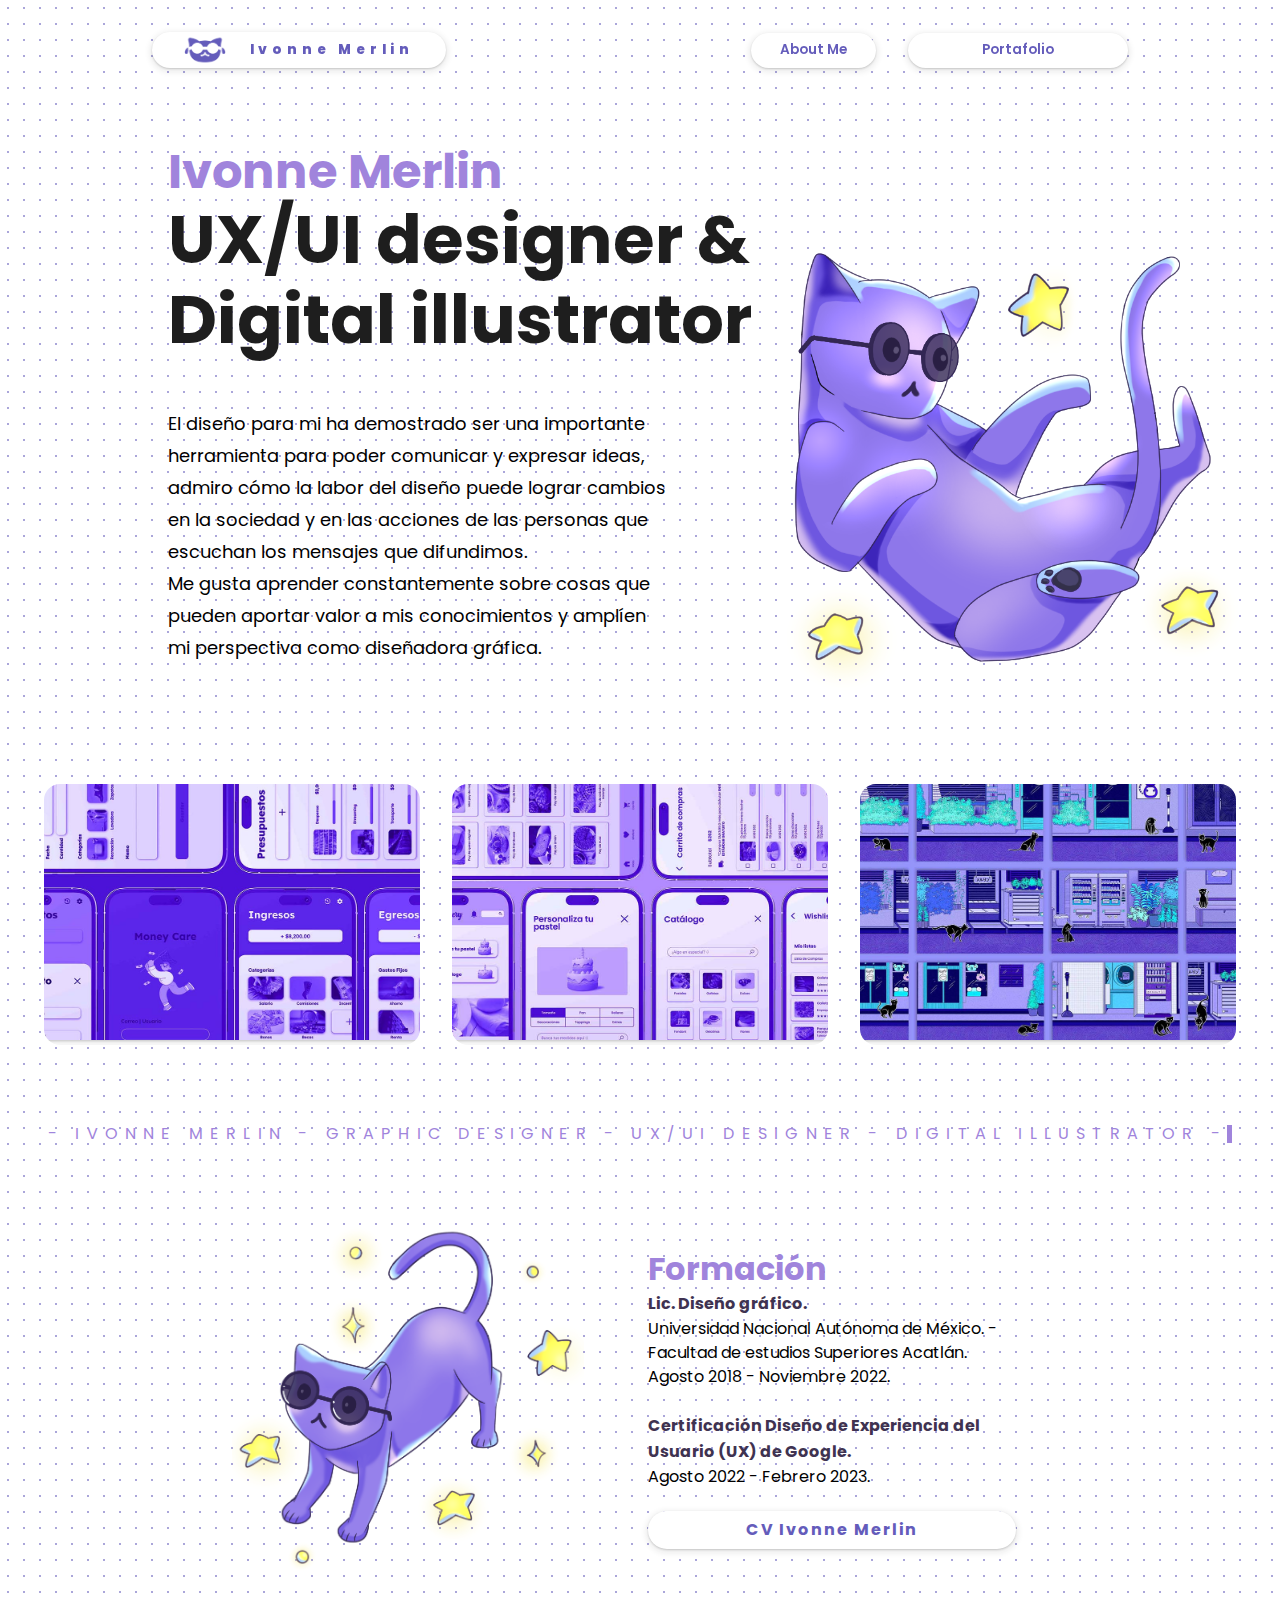
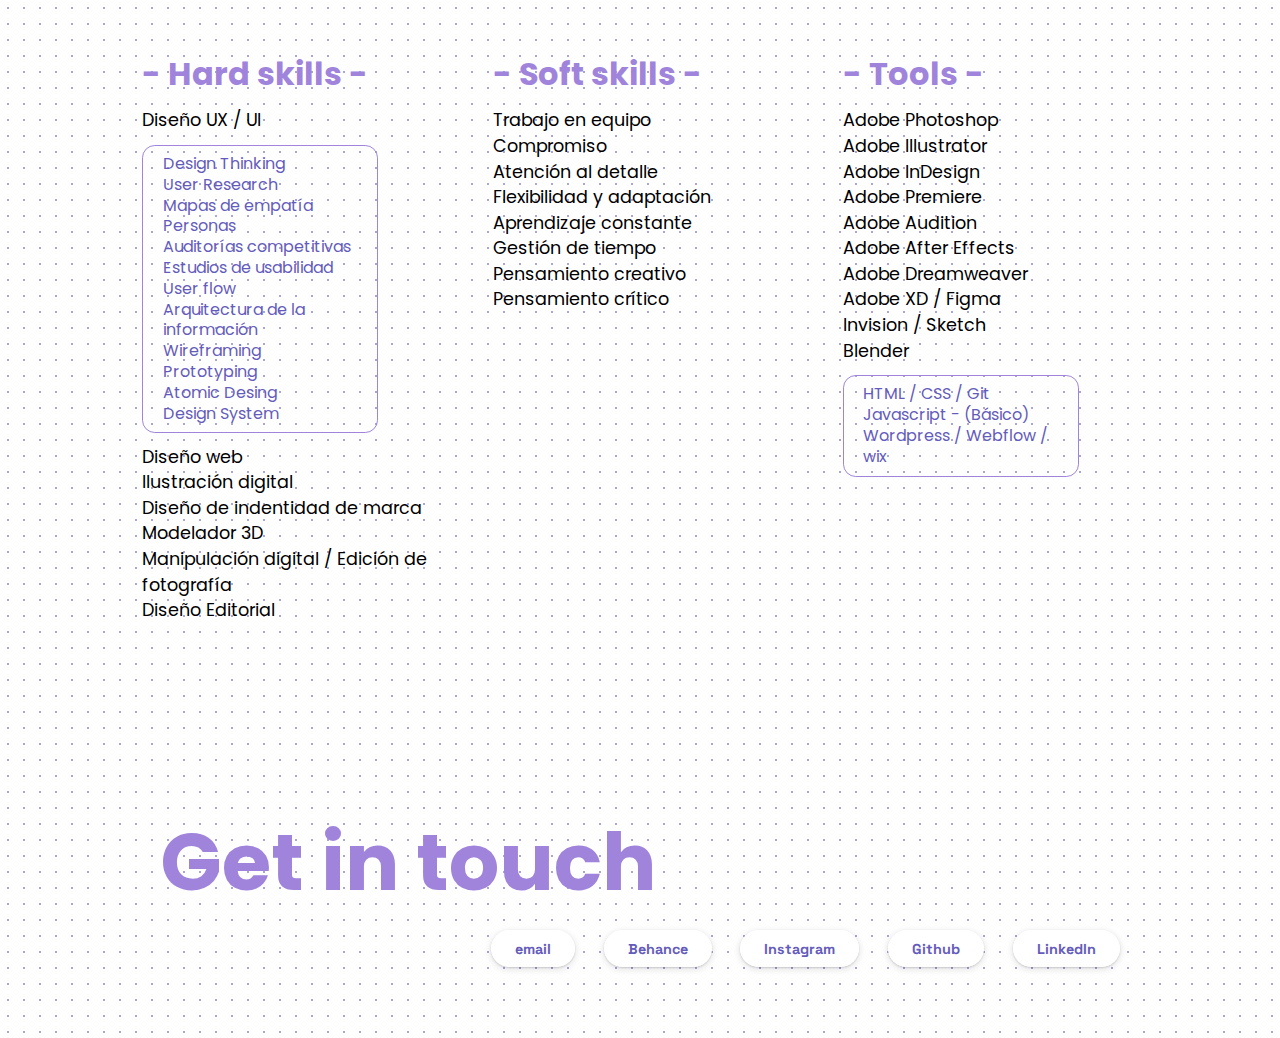
==== commit 5340c35c: "Portafolio nuevo diseño" ====
--- a/index.html
+++ b/index.html
@@ -1,27 +1,31 @@
 <!DOCTYPE html>
 <html lang="en">
-    <meta charset="UTF-8">
-    <meta http-equiv="X-UA-Compatible" content="IE=edge">
-    <meta name="viewport" content="width=device-width, initial-scale=1.0">
-    <link rel="preconnect" href="https://fonts.googleapis.com">
-    <link rel="preconnect" href="https://fonts.gstatic.com" crossorigin>
-    <link href="https://fonts.googleapis.com/css2?family=Poppins:ital,wght@0,100;0,200;0,300;0,400;0,500;0,600;0,700;0,800;0,900;1,100;1,200;1,300;1,400;1,500;1,600;1,700;1,800;1,900&family=Space+Grotesk:wght@300;400;500;600;700&display=swap" rel="stylesheet">
-    <link rel="stylesheet" href="https://fonts.googleapis.com/css2?family=Material+Symbols+Outlined:opsz,wght,FILL,GRAD@20..48,100..700,0..1,-50..200" />
-    <link rel="icon" type="favicon" href="img/iconos/icono-4.png" />
-    <link rel="stylesheet" href="estilo/normalize.css">
-    <link rel="stylesheet" href="estilo/reset.css">
-    <link rel="stylesheet" href="estilo/menu.css">
-    <link rel="stylesheet" href="estilo/footer.css">
-    <link rel="stylesheet" href="estilo/index.css">
-    <title>Ivonne Merlin</title>
+<meta charset="UTF-8">
+<meta http-equiv="X-UA-Compatible" content="IE=edge">
+<meta name="viewport" content="width=device-width, initial-scale=1.0">
+<link rel="preconnect" href="https://fonts.googleapis.com">
+<link rel="preconnect" href="https://fonts.gstatic.com" crossorigin>
+<link
+    href="https://fonts.googleapis.com/css2?family=Poppins:ital,wght@0,100;0,200;0,300;0,400;0,500;0,600;0,700;0,800;0,900;1,100;1,200;1,300;1,400;1,500;1,600;1,700;1,800;1,900&family=Space+Grotesk:wght@300;400;500;600;700&display=swap"
+    rel="stylesheet">
+<link rel="stylesheet"
+    href="https://fonts.googleapis.com/css2?family=Material+Symbols+Outlined:opsz,wght,FILL,GRAD@20..48,100..700,0..1,-50..200" />
+<link rel="icon" type="favicon" href="img/iconos/icono-4.png" />
+<link rel="stylesheet" href="estilo/normalize.css">
+<link rel="stylesheet" href="estilo/reset.css">
+<link rel="stylesheet" href="estilo/menu.css">
+<link rel="stylesheet" href="estilo/footer.css">
+<link rel="stylesheet" href="estilo/index.css">
+<title>Ivonne Merlin</title>
 </head>
+
 <body>
     <nav class="nav">
         <div class="nav__contenedor nav__desktop ">
 
             <a href="index.html" class="enlace__index">
                 <div class="nav__logotipo-container">
-                    <img class="nav__logo-imagen" src="/img/iconos/icono-3.png" alt="logo">
+                    <img class="nav__logo-imagen" src="img/iconos/icono-3.png" alt="logo">
                     <p class="nav__title">Ivonne Merlin</p>
                 </div>
             </a>
@@ -59,15 +63,15 @@
 
             <a href="#menu" class="nav__menu">
 
-                <span  class="nav__menu material-symbols-outlined nav__icon">
+                <span class="nav__menu material-symbols-outlined nav__icon">
                     menu
-                    </span>
+                </span>
             </a>
 
             <a href="#" class="nav__menu nav__menu--second">
                 <span class="material-symbols-outlined nav__icon">
                     close
-                    </span>
+                </span>
             </a>
 
             <ul class="dropdown" id="menu">
@@ -76,20 +80,20 @@
                     <a href="index.html" class="dropdown__link">
                         <span class="material-symbols-outlined dropdown__icon">
                             home
-                            </span>
+                        </span>
                         <span class="dropdown__span">About</span>
                     </a>
                 </li>
                 <li class="dropdown__list">
                     <a href="#" class="dropdown__link">
-                        
+
                         <span class="material-symbols-outlined dropdown__icon">
                             folder_special
-                            </span>
+                        </span>
                         <span class="dropdown__span">Portafolio</span>
                         <span class="material-symbols-outlined dropdown__arrow">
                             expand_less
-                            </span>
+                        </span>
                         <input type="checkbox" class="dropdown__check">
                     </a>
 
@@ -114,11 +118,11 @@
                     <a href="#" class="dropdown__link">
                         <span class="material-symbols-outlined dropdown__icon">
                             perm_contact_calendar
-                            </span>
+                        </span>
                         <span class="dropdown__span">Get in touch</span>
                         <span class="material-symbols-outlined dropdown__arrow">
                             expand_less
-                            </span>
+                        </span>
 
                         <input type="checkbox" class="dropdown__check">
                     </a>
@@ -128,102 +132,151 @@
                         <ul class="dropdown__sub">
 
                             <li class="dropdown__li">
-                                <a class="dropdown__anchor" href="mailto:ivonnemerlin22@gmail.com" target="_blank">email</a>
-                            </li>
-                            <li class="dropdown__li">
-                                <a class="dropdown__anchor" href="https://www.linkedin.com/in/ivonne-merlin/" target="_blank">LinkedIn</a>
-                            </li>
-                            <li class="dropdown__li">
-                                <a class="dropdown__anchor" href="https://www.behance.net/Ivonne_Merlin" target="_blank">Behance</a>
-                            </li>
-                            <li class="dropdown__li">
-                                <a class="dropdown__anchor" href="https://github.com/ivonnemerlin" target="_blank">Github</a>
-                            </li>
-                            <li class="dropdown__li">
-                                <a class="dropdown__anchor" href="https://www.instagram.com/meruu_rin/" target="_blank">Instagram</a>
-                            </li>  
+                                <a class="dropdown__anchor" href="mailto:ivonnemerlin22@gmail.com"
+                                    target="_blank">email</a>
+                            </li>
+                            <li class="dropdown__li">
+                                <a class="dropdown__anchor" href="https://www.linkedin.com/in/ivonne-merlin/"
+                                    target="_blank">LinkedIn</a>
+                            </li>
+                            <li class="dropdown__li">
+                                <a class="dropdown__anchor" href="https://www.behance.net/Ivonne_Merlin"
+                                    target="_blank">Behance</a>
+                            </li>
+                            <li class="dropdown__li">
+                                <a class="dropdown__anchor" href="https://github.com/ivonnemerlin"
+                                    target="_blank">Github</a>
+                            </li>
+                            <li class="dropdown__li">
+                                <a class="dropdown__anchor" href="https://www.instagram.com/meruu_rin/"
+                                    target="_blank">Instagram</a>
+                            </li>
                         </ul>
                     </div>
                 </li>
             </ul>
         </div>
     </nav>
+
     <section class="hero">
-        <div class="hero__titulo"><h1>Ivonne Merlin</h1></div>
-        <div class="hero__subtitulo"><h2>UX/UI designer & <br> Digital illustrator</h2></div>
+        <div class="hero__titulo">
+            <h1>Ivonne Merlin</h1>
+        </div>
+        <div class="hero__subtitulo">
+            <h2>UX/UI designer & <br> Digital illustrator</h2>
+        </div>
     </section>
     <section class="descripcion">
-        <p>El diseño para mí ha demostrado ser una importante herramienta para poder comunicar y expresar ideas,
-            admiro como la labor del diseño puede lograr cambios en nuestra sociedad y en las acciones de las personas que
-            escuchan los mensajes que difundimos.</p>
-        <p>Me gusta aprender constantemente sobre cosas que puedan aportar valor a mis conocimientos y amplíen
-            mi perspectiva como diseñadora gráfica.</p>
+        <p class="descripcion__texto">El diseño para mi ha demostrado ser una importante herramienta para poder comunicar y expresar ideas, admiro
+            cómo la labor del diseño puede lograr cambios en la sociedad y en las acciones de las personas que escuchan
+            los mensajes que difundimos. <br>
+
+            Me gusta aprender constantemente sobre cosas que pueden aportar valor a mis conocimientos y amplíen mi
+            perspectiva como diseñadora gráfica.</p>
+            <img src="img/preview/hero-2.png" alt="ivonne-merlin" class="descripcion__imagen">
     </section>
     <section class="galeria">
         <div class="galeria__contenedor">
-            <img src="img/preview/preview__money-care.png">
-            <img src="img/preview/preview__sweet-bakery.png">
-            <img src="img/preview/preview__ilustracion.jpg">
-        </div>
-    </section>
-    <section class="cv">
-        <div class="cv__formacion">
+            <div class="galeria__contenedor-individual">
+                <img src="img/preview/preview__money-care.jpg" alt="Ivonne Merlin - Portafolio">
+            </div>
+            <div class="galeria__contenedor-individual">
+                <img src="img/preview/preview__sweet-bakery.jpg" alt="Ivonne Merlin - Portafolio">
+            </div>
+            <div class="galeria__contenedor-individual">
+                <img src="img/preview/preview__ilustracion.jpg" alt="Ivonne Merlin - Portafolio">
+            </div>
+        </div>
+    </section>
+    <section class="separador">
+        <div class="separador__contenedor">
+            <p class="separador__texto">- IVONNE MERLIN - GRAPHIC DESIGNER - UX/UI DESIGNER - DIGITAL ILLUSTRATOR - </p>
+        </div>
+    </section>
+    <section class="educacion">
+        <div class="educacion__contenedor-imagen">
+            <img class="educacion__imagen" src="img/preview/hero-1.png" alt="ivonne-merlin-educacion">
+        </div>
+        <div class="educacion__contenedor-texto">
             <h3>Formación</h3>
-            <div class="cv__formacion-lista">
-                <li class="cv__formacion-item"><b>Lic. Diseño gráfico.<br></b>
+            <ul class="educacion__lista">
+                <li class="educacion__lista-item"><b>Lic. Diseño gráfico.<br></b>
                     Universidad Nacional Autónoma de México. -
                     Facultad de estudios Superiores Acatlán.<br>
                     Agosto 2018 - Noviembre 2022.</li>
                 <br>
-                <li class="cv__formacion-item">
+                <li class="educacion__lista-item">
                     <b>Certificación Diseño de Experiencia del Usuario (UX) de Google.</b>
                     <p>Agosto 2022 - Febrero 2023.</p>
                 </li>
-                <li class="cv__formacion-item">
+                <li class="educacion__lista-item">
                     <button type="button">
                         <a href="https://drive.google.com/file/d/1UxcRNa3A2tZzsJLQ2ozM964yARHv728F/view?usp=share_link"
                             download="Descargar CV" target="_blank">CV Ivonne Merlin</a>
                     </button>
                 </li>
-            </div>            
-        </div>
-        <div class="cv__habilidades">
-            <h3>Habilidades</h3>
+            </ul>
+        </div>
+    </section>
+    <section class="cv">
+        <div class="cv__hardskills">
+            <h3>- Hard skills -</h3>
+            <ul class="cv__habilidades-lista">
+                <li>Diseño UX / UI</li>
+                <ul class="habilidades__hardskills-sublista">
+                    <li class="hardskill__item">Design Thinking</li>
+                    <li class="hardskill__item">User Research</li>
+                    <li class="hardskill__item">Mapas de empatía</li>
+                    <li class="hardskill__item">Personas</li>
+                    <li class="hardskill__item">Auditorías competitivas</li>
+                    <li class="hardskill__item">Estudios de usabilidad</li>
+                    <li class="hardskill__item">User flow</li>
+                    <li class="hardskill__item">Arquitectura de la información</li>
+                    <li class="hardskill__item">Wireframing</li>
+                    <li class="hardskill__item">Prototyping</li>
+                    <li class="hardskill__item">Atomic Desing</li>
+                    <li class="hardskill__item">Design System</li>
+                </ul>
+                <li>Diseño web</li>
+                <li>Ilustración digital</li>
+                <li>Diseño de indentidad de marca</li>
+                <li>Modelador 3D</li>
+                <li>Manipulación digital / Edición de fotografía</li>
+                <li>Diseño Editorial</li>
+            </ul>
+        </div>
+        <div class="cv__softskills">
+            <h3>- Soft skills -</h3>
+            <ul class="cv__habilidades-lista">
+                <li>Trabajo en equipo</li>
+                <li>Compromiso</li>
+                <li>Atención al detalle</li>
+                <li>Flexibilidad y adaptación</li>
+                <li>Aprendizaje constante</li>
+                <li>Gestión de tiempo</li>
+                <li>Pensamiento creativo</li>
+                <li>Pensamiento crítico</li>
+            </ul>
+        </div>
+        <div class="cv__herramientas">
+            <h3>- Tools -</h3>
             <div class="cv__habilidades-lista">
-                <li>Diseño UX / UI</li>
-                <li>Diseño web</li>
-                <li>IA / User flow</li>
-                <li>Wireframing / Prototyping</li>
-                <li>User Research</li>
-                <li>User journey</li>
-                <li>Design System</li>
-                <li>Responsive design</li>
-                <li>Estudios de usabilidad</li>
-                <li>Design Thinking</li>
-                <li>Diseño Editorial</li>
-                <li>Ilustración digital</li>
-                <li>Diseño de Identidad gráfica</li>
-                <li>Modelado 3D</li>
-            </div>
-        </div>
-        <div class="cv__herramientas">
-            <h3>Herramientas</h3>
-            <div class="cv__herramientas-lista">
                 <li>Adobe Photoshop</li>
                 <li>Adobe Illustrator</li>
                 <li>Adobe InDesign</li>
                 <li>Adobe Premiere</li>
                 <li>Adobe Audition</li>
                 <li>Adobe After Effects</li>
+                <li>Adobe Dreamweaver</li>
                 <li>Adobe XD / Figma</li>
                 <li>Invision / Sketch</li>
                 <li>Blender</li>
-                <li>---------------</li>
-                <li>HTML / CSS</li>
-                <li>Git / Github</li>
-                <li>Javascript (Básico)</li>
-                <li>Wordpress / Webflow</li>
-            </div>            
+                <ul class="cv__habilidades-subitems">
+                    <li>HTML / CSS / Git</li>
+                    <li>Javascript - (Básico)</li>
+                    <li>Wordpress / Webflow / wix</li>
+                </ul>
+            </div>
         </div>
     </section>
     <footer>
@@ -232,16 +285,22 @@
         </div>
         <div class="footer__container">
             <div class="footer__container-links">
-                <div class="footer__container-email"><a href="mailto:ivonnemerlin22@gmail.com" target="_blank">email</a></div>
-                <div class="footer__container-behance"><a href="https://www.behance.net/Ivonne_Merlin" target="_blank">Behance</a></div>
-                <div class="footer__container-Instagram"><a href="https://www.instagram.com/meruu_rin/" target="_blank">Instagram</a></div>          
-                <div class="footer__container-Github"><a href="https://github.com/ivonnemerlin" target="_blank">Github</a></div>          
-                <div class="footer__container-linkedin"><a href="https://www.linkedin.com/in/ivonne-merlin/" target="_blank">LinkedIn</a></div>          
+                <div class="footer__container-email"><a href="mailto:ivonnemerlin22@gmail.com" target="_blank">email</a>
+                </div>
+                <div class="footer__container-behance"><a href="https://www.behance.net/Ivonne_Merlin"
+                        target="_blank">Behance</a></div>
+                <div class="footer__container-Instagram"><a href="https://www.instagram.com/meruu_rin/"
+                        target="_blank">Instagram</a></div>
+                <div class="footer__container-Github"><a href="https://github.com/ivonnemerlin"
+                        target="_blank">Github</a></div>
+                <div class="footer__container-linkedin"><a href="https://www.linkedin.com/in/ivonne-merlin/"
+                        target="_blank">LinkedIn</a></div>
             </div>
         </div>
     </footer>
     <script type='text/javascript'>
-        document.oncontextmenu = function(){return false}
+        document.oncontextmenu = function () { return false }
     </script>
 </body>
+
 </html>--- a/estilo/menu.css
+++ b/estilo/menu.css
@@ -1,19 +1,17 @@
 .nav{
-
+    z-index: 100;
+}
+
+.nav__desktop{
     width: 100vw;
-    position: fixed;
     top: 0;
     right: 0;
-    z-index: 100;
-    margin-top: 1rem;
-}
-
-.nav__desktop{
+    position: fixed;
     display: flex;
     align-items: center;
     justify-content: space-around;
     align-items: center;
-    padding-top: 0.9rem;
+    margin-top: 2rem;
 }
 
 .nav__logotipo-container{
@@ -106,14 +104,11 @@
 
 
     .nav{
-        backdrop-filter: none;
-        position: initial;
-    
         --img1: scale(1);
         --img2: scale(0);
 
-    }
-    
+        margin-top: 1.5rem;
+    }
     .nav:has( .dropdown:target ){
         --img1: scale(0);
         --img2: scale(1);
@@ -140,10 +135,10 @@
         grid-area: title;
         display: flex;
         align-items: center;
+        gap: 1rem;
     }
     
     .nav__logo-imagen{
-        padding: 0 .15rem 0 .15rem;
         height: 30px;
         color: var(--color-morado-medio);
         
@@ -153,7 +148,7 @@
         color: var(--color-morado-medio);
         font-size: 0.9rem;
         font-weight: 800;
-        letter-spacing: 0.35rem;
+        letter-spacing: 0.15rem;
     }
     
     
--- a/estilo/index.css
+++ b/estilo/index.css
@@ -1,41 +1,131 @@
 .descripcion{
     display: flex;
     flex-direction: row;
-    flex-wrap: wrap;
-    justify-content: center;
-    gap: 5rem;
-    margin: 3rem 2rem 0 2rem; 
-}
-.descripcion p, .descripcion__contenedor-imagen{
-    max-width: 38%;
-    min-width: 200px;
-    font-size: 1.11rem;
+    flex-wrap: nowrap;
+    justify-content: flex-start;
+    gap: 6rem;
+    margin: 3rem 2rem 0 10.5rem; 
+}
+.descripcion p{
+    width: 32rem;
+    font-size: 1.12rem;
     line-height: 2rem;
 }
-.descripcion__imagen img{
-    background-size: 150%;
-}
+.descripcion__imagen{
+    margin-top: -10.5rem;
+    width: 30rem;
+}
+
+
+
+
 .galeria{
     margin-top: 5rem;
 }
 .galeria__contenedor{
     display: flex;
     flex-wrap: wrap;
+    gap: 2rem;
     justify-content: center;
     margin: 0 2rem 0 2rem;
 }
+.galeria__contenedor-individual{
+    overflow: hidden;
+    border-radius: 1rem;
+}
 .galeria__contenedor img{
-	width: 75vw;
-    height: 20rem;
+    width: 23.5rem;
+    height: 16rem;
 	object-fit: cover;
     box-shadow: 0px 1px 2px 0px #1e1e1e30, 0px 2px 6px 2px #1e1e1e15;
-}
-.galeria__contenedor img:first-child{
-	border-radius: 1.2rem 1.2rem 0 0;
-}
-.galeria__contenedor img:nth-child(3){
-	border-radius: 0 0 1.2rem 1.2rem;
-}
+    transition: scale 400ms;
+}
+
+.galeria__contenedor img:hover{
+    scale: 120%;
+}
+
+
+
+
+
+.separador{
+    margin-top: 5rem;
+    text-align: center;
+}
+.separador__contenedor{
+    display: inline-block;
+}
+
+.separador__texto{
+    color: var(--color-morado-claro);
+    font-size: 1rem;
+    font-style: normal;
+    font-weight: 400;
+    letter-spacing: 0.45rem;
+    border-right: 5px solid;
+    width: 100%;
+    white-space: nowrap;
+    overflow: hidden;
+    animation: 
+        typing 12s steps(63),
+        cursor .4s step-end infinite alternate;
+}
+@keyframes cursor{
+    50% {border-color: transparent;}
+}
+@keyframes typing{
+    from{
+        width: 0;
+    }
+}
+
+
+
+
+
+
+.educacion{
+    display: flex;
+    flex-wrap: wrap;
+    justify-content: center;
+    align-items: center;
+    gap: 4rem;
+    margin-top: 5rem;
+}
+.educacion__imagen{
+    width: 22rem;
+}
+.educacion__contenedor-texto{
+    width: 25rem;
+}
+
+.educacion__contenedor-texto b{
+    color: var(--color-morado-oscuro);
+    font-weight: 700;
+    line-height: 1.6rem;
+}
+.educacion__contenedor-texto li{
+    padding: .2rem 0 .2rem 0;
+    line-height: 1.5rem;
+}
+
+.educacion button{
+    border-radius: 1.5rem;
+    border: none;
+    width: 23rem;
+    padding: 0.6rem;
+    margin-top: 1rem;
+    background-color: #fff;
+    box-shadow: 0px 1px 2px 0px #1e1e1e30, 0px 2px 6px 2px #1e1e1e15;
+}
+.educacion a{
+    font-weight: 700;
+    letter-spacing: 0.12rem;
+}
+
+
+
 .cv{
     display: flex;
     flex-direction: row;
@@ -44,26 +134,15 @@
     margin-top: 5rem;
     gap: 3.5rem;
 }
-.cv__formacion, .cv__habilidades, .cv__herramientas{
+.cv__hardskills, .cv__softskills, .cv__herramientas{
     width: 23vw;
 }
-.cv__formacion-lista,.cv__habilidades-lista,.cv__herramientas-lista{
+.cv__habilidades-lista{
     margin-top: 1rem;
 }
-.cv__formacion-lista button{
-    border-radius: 1.5rem;
-    border: none;
-    width: 20rem;
-    padding: 0.6rem;
-    margin-top: 35px;
-    background-color: #fff;
-    box-shadow: 0px 1px 2px 0px #1e1e1e30, 0px 2px 6px 2px #1e1e1e15;
-}
-.cv__formacion-lista a{
-    font-weight: 600;
-    color:var(--color-morado-medio);
-}
-.cv h3{
+
+
+.cv h3, .educacion__contenedor-texto h3{
     font-size: 2rem;
     color:var(--color-morado-claro);
 }
@@ -71,6 +150,20 @@
     font-size: 1.1rem;
     line-height: 1.6rem;
 }
+.habilidades__hardskills-sublista, .cv__habilidades-subitems{
+    margin: 0.7rem 0 0.7rem 0;
+    padding: 0.5rem 0.2rem 0.5rem 0.2rem;
+    border: 1px solid var(--color-morado-claro);
+    border-radius: 0.8rem;
+    width: 80%;
+    
+}
+.habilidades__hardskills-sublista li, .cv__habilidades-subitems li{
+    font-size: 1rem;
+    line-height: 1.3rem;
+    padding-left: 1rem;
+    color: var(--color-morado-medio);
+}
 .cv b{
     font-size: 1rem;
     color: var(--color-morado-oscuro);
@@ -78,52 +171,195 @@
 
 
 
+
 @media screen and (min-width: 768px) and (max-width:1210px){
+
     .descripcion{
-        gap: 4rem;
+        align-items: center;
+        gap: 3rem;
+        margin: 1.5rem 1rem 0 6rem; 
     }
     .descripcion p{
-        max-width: 40%;
+        width: 46vw;
+        font-size: 1rem;
+        line-height: 1.8rem;
+    }
+    .descripcion__imagen{
+        position: relative;
+        margin-top: 0rem;
+        width: 30vw;
+    }
+
+
+
+    .galeria__contenedor{
+        gap: 1rem;
     }
     .galeria__contenedor img{
-        width: 82vw;
-        height: 20rem;
-    }
-    .cv__formacion-lista button{
-        width: 12rem;
-    }
-    .cv h3{
-        font-size: 1.6rem;
-    }
-}
-
-@media screen and (max-width: 767px){
+        width: 36vw;
+        height: 30vh;
+    }
+
+
+
+
+    .separador{
+        margin-top: 5rem;
+        text-align: center;
+    }
+    .separador__contenedor{
+        display: inline-block;
+    }
+    .separador__texto{
+        font-size: 0.72rem;
+        font-weight: 600;
+        letter-spacing: 0.2rem;
+    }
+    .educacion{
+        text-align: center;
+        gap: 2rem;
+        margin-top: 3.5rem;
+    }
+    .educacion__imagen{
+        width: 50vw;
+    }
+    .educacion__contenedor-texto{
+        width: 50vw;
+    }
+    .educacion button{
+        width: 40vw;    box-shadow: 0px 1px 2px 0px #1e1e1e30, 0px 2px 6px 2px #1e1e1e15;
+    }
+    .educacion a{
+        letter-spacing: 0.1rem;
+    }
+
+
+
+
+
+    .cv{
+        flex-direction: column;
+        align-items: center;
+        gap: 2rem;
+    }
+    .cv__hardskills, .cv__softskills, .cv__herramientas{
+        text-align: center;
+        width: 60vw;
+    }
+    .habilidades__hardskills-sublista, .cv__habilidades-subitems{
+        display: flex;
+        flex-direction: column;
+        text-align: center;
+        margin: 0.7rem 0 0.7rem 0rem;
+        padding: 0.5rem 0.2rem 0.5rem 0.2rem;
+        border: 1px solid var(--color-morado-claro);
+        border-radius: 0.8rem;
+        width: 100%;
+        
+    }
+    .habilidades__hardskills-sublista li, .cv__habilidades-subitems li{
+        font-size: 1rem;
+        line-height: 1.3rem;
+        padding-left: 0rem;
+        color: var(--color-morado-medio);
+    }
+    .cv b{
+        font-size: 1rem;
+        color: var(--color-morado-oscuro);
+    }
+
+
+
+}
+
+
+@media screen and (max-width: 768px){
     .descripcion{
-        flex-direction: column;
+        flex-direction: column-reverse;
+        align-items: center;
+        gap: 1.5rem;
+        margin: 2rem 0 0 0; 
+    }
+    .descripcion p{
+        text-align: center;
+        width: 65vw;
+        font-size: 1rem;
+        line-height: 1.8rem;
+    }
+    .descripcion__imagen{
+        position: relative;
+        margin-top: 0rem;
+        width: 45vw;
+    }
+
+
+
+    .galeria__contenedor{
+        flex-direction: column;
+        align-items: center;
         gap: 1rem;
-        align-items: center;
-    }
-    .descripcion p{
-        text-align: center;
-        max-width: 75vw;
     }
     .galeria__contenedor img{
-        width: 82vw;
-        height: 12rem;
-    }  
+        width: 78vw;
+        height: 36vh;
+    }
+
+
+    .separador{
+        display: none;
+    }
+
+
+    .educacion{
+        text-align: center;
+        gap: 2rem;
+        margin-top: 5rem;
+    }
+    .educacion__imagen{
+        width: 50vw;
+    }
+    .educacion__contenedor-texto{
+        width: 75vw;
+    }
+    .educacion button{
+        width: 40vw;    box-shadow: 0px 1px 2px 0px #1e1e1e30, 0px 2px 6px 2px #1e1e1e15;
+    }
+    .educacion a{
+        letter-spacing: 0.1rem;
+    }
+
+
+
+
+
     .cv{
         flex-direction: column;
         align-items: center;
-        text-align: center;
-        gap: 3rem;
-    }
-    .cv h3{
-        font-size: 1.6rem;
-    }
-    .cv__formacion, .cv__habilidades, .cv__herramientas{
-        width: 65vw;
-    }
-    .cv__formacion-lista button{
-        width: 12rem;
+        gap: 2rem;
+    }
+    .cv__hardskills, .cv__softskills, .cv__herramientas{
+        text-align: center;
+        width: 60vw;
+    }
+    .habilidades__hardskills-sublista, .cv__habilidades-subitems{
+        display: flex;
+        flex-direction: column;
+        text-align: center;
+        margin: 0.7rem 0 0.7rem 0rem;
+        padding: 0.5rem 0.2rem 0.5rem 0.2rem;
+        border: 1px solid var(--color-morado-claro);
+        border-radius: 0.8rem;
+        width: 100%;
+        
+    }
+    .habilidades__hardskills-sublista li, .cv__habilidades-subitems li{
+        font-size: 1rem;
+        line-height: 1.3rem;
+        padding-left: 0rem;
+        color: var(--color-morado-medio);
+    }
+    .cv b{
+        font-size: 1rem;
+        color: var(--color-morado-oscuro);
     }
 }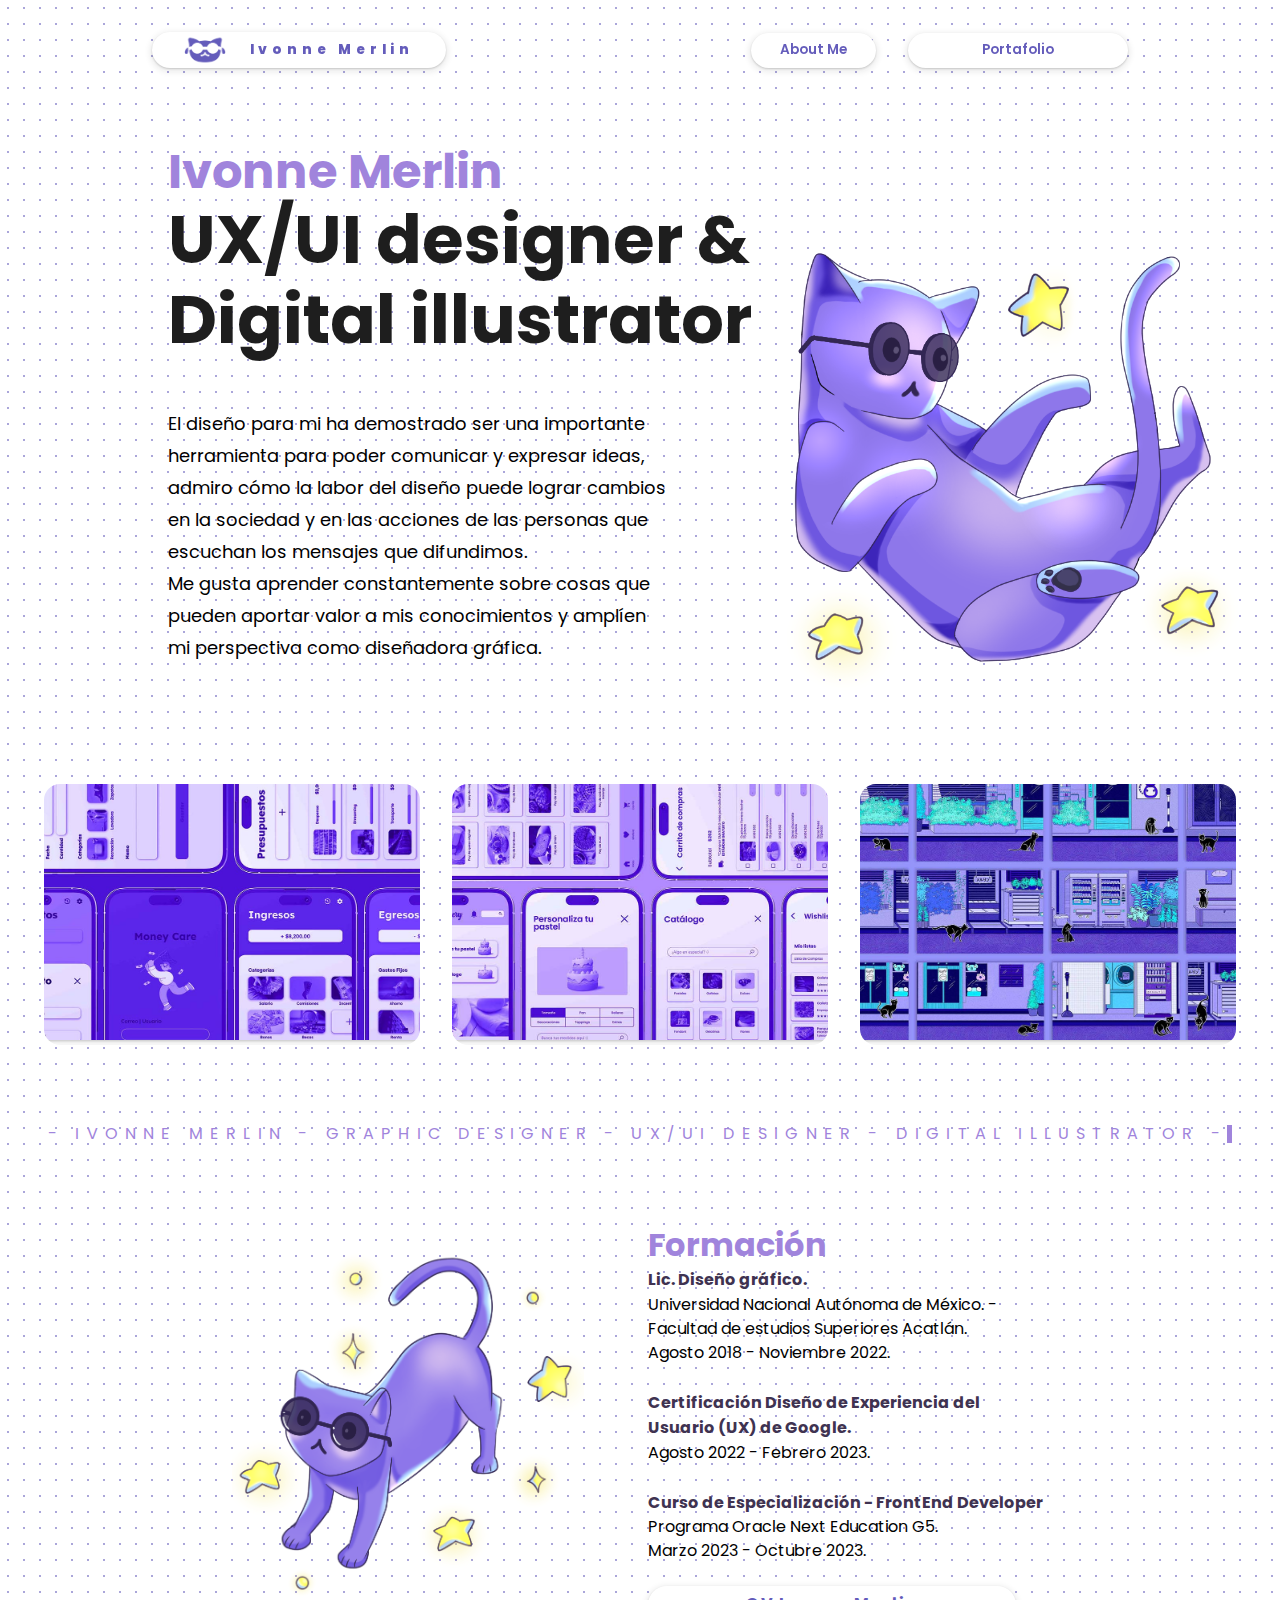
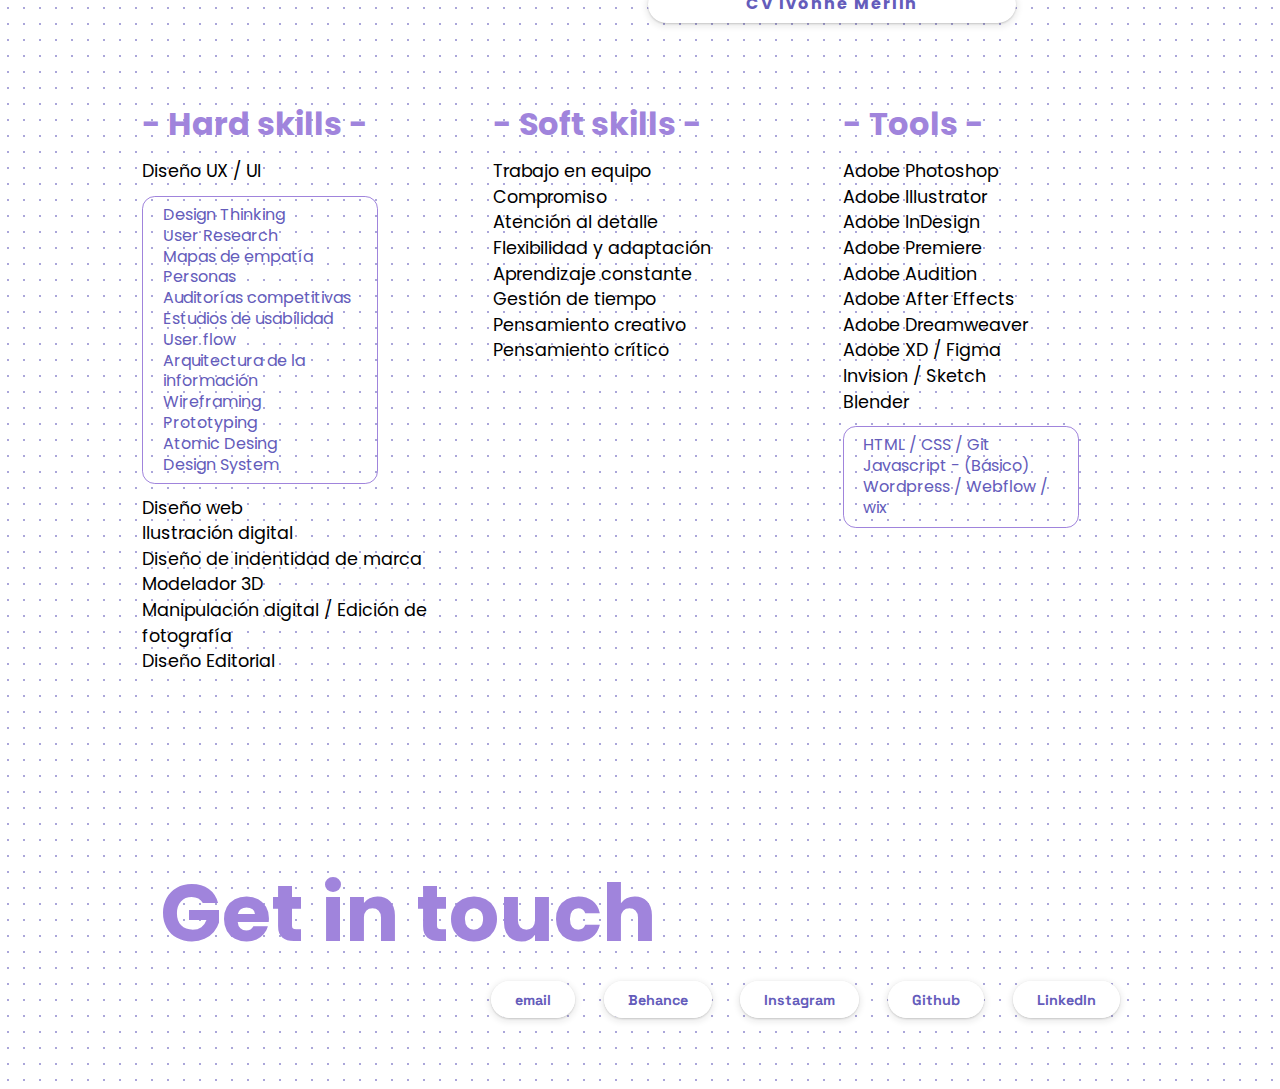
==== commit 626d4ef9: "Actualización de estudios" ====
--- a/index.html
+++ b/index.html
@@ -10,7 +10,7 @@
     rel="stylesheet">
 <link rel="stylesheet"
     href="https://fonts.googleapis.com/css2?family=Material+Symbols+Outlined:opsz,wght,FILL,GRAD@20..48,100..700,0..1,-50..200" />
-<link rel="icon" type="favicon" href="img/iconos/icono-4.png" />
+<link rel="icon" type="favicon" href="img/icono-4.png"/>
 <link rel="stylesheet" href="estilo/normalize.css">
 <link rel="stylesheet" href="estilo/reset.css">
 <link rel="stylesheet" href="estilo/menu.css">
@@ -25,7 +25,7 @@
 
             <a href="index.html" class="enlace__index">
                 <div class="nav__logotipo-container">
-                    <img class="nav__logo-imagen" src="img/iconos/icono-3.png" alt="logo">
+                    <img class="nav__logo-imagen" src="img/icono-3.png" alt="logo">                    
                     <p class="nav__title">Ivonne Merlin</p>
                 </div>
             </a>
@@ -56,7 +56,7 @@
             <a href="index.html" class="enlace__index">
 
                 <div class="nav__logotipo-container">
-                    <img class="nav__logo-imagen" src="/img/iconos/icono-3.png" alt="logo">
+                    <img class="nav__logo-imagen" src="img/icono-3.png" alt="logo">
                     <p class="nav__title">Ivonne Merlin</p>
                 </div>
             </a>
@@ -200,7 +200,8 @@
         <div class="educacion__contenedor-texto">
             <h3>Formación</h3>
             <ul class="educacion__lista">
-                <li class="educacion__lista-item"><b>Lic. Diseño gráfico.<br></b>
+                <li class="educacion__lista-item">
+                    <b>Lic. Diseño gráfico.<br></b>
                     Universidad Nacional Autónoma de México. -
                     Facultad de estudios Superiores Acatlán.<br>
                     Agosto 2018 - Noviembre 2022.</li>
@@ -209,9 +210,14 @@
                     <b>Certificación Diseño de Experiencia del Usuario (UX) de Google.</b>
                     <p>Agosto 2022 - Febrero 2023.</p>
                 </li>
+                <br>
+                <li class="educacion__lista-item">
+                    <b>Curso de Especialización - FrontEnd Developer</b>
+                    <p>Programa Oracle Next Education G5. <br>Marzo 2023 - Octubre 2023.</p>
+                </li>
                 <li class="educacion__lista-item">
                     <button type="button">
-                        <a href="https://drive.google.com/file/d/1UxcRNa3A2tZzsJLQ2ozM964yARHv728F/view?usp=share_link"
+                        <a href="https://drive.google.com/file/d/1lcQXOE9Ue_lCXud3Nh4PIw8xK1Rab16Z/view?usp=sharing"
                             download="Descargar CV" target="_blank">CV Ivonne Merlin</a>
                     </button>
                 </li>
--- a/estilo/menu.css
+++ b/estilo/menu.css
@@ -1,5 +1,5 @@
 .nav{
-    z-index: 100;
+    z-index: 500;
 }
 
 .nav__desktop{
